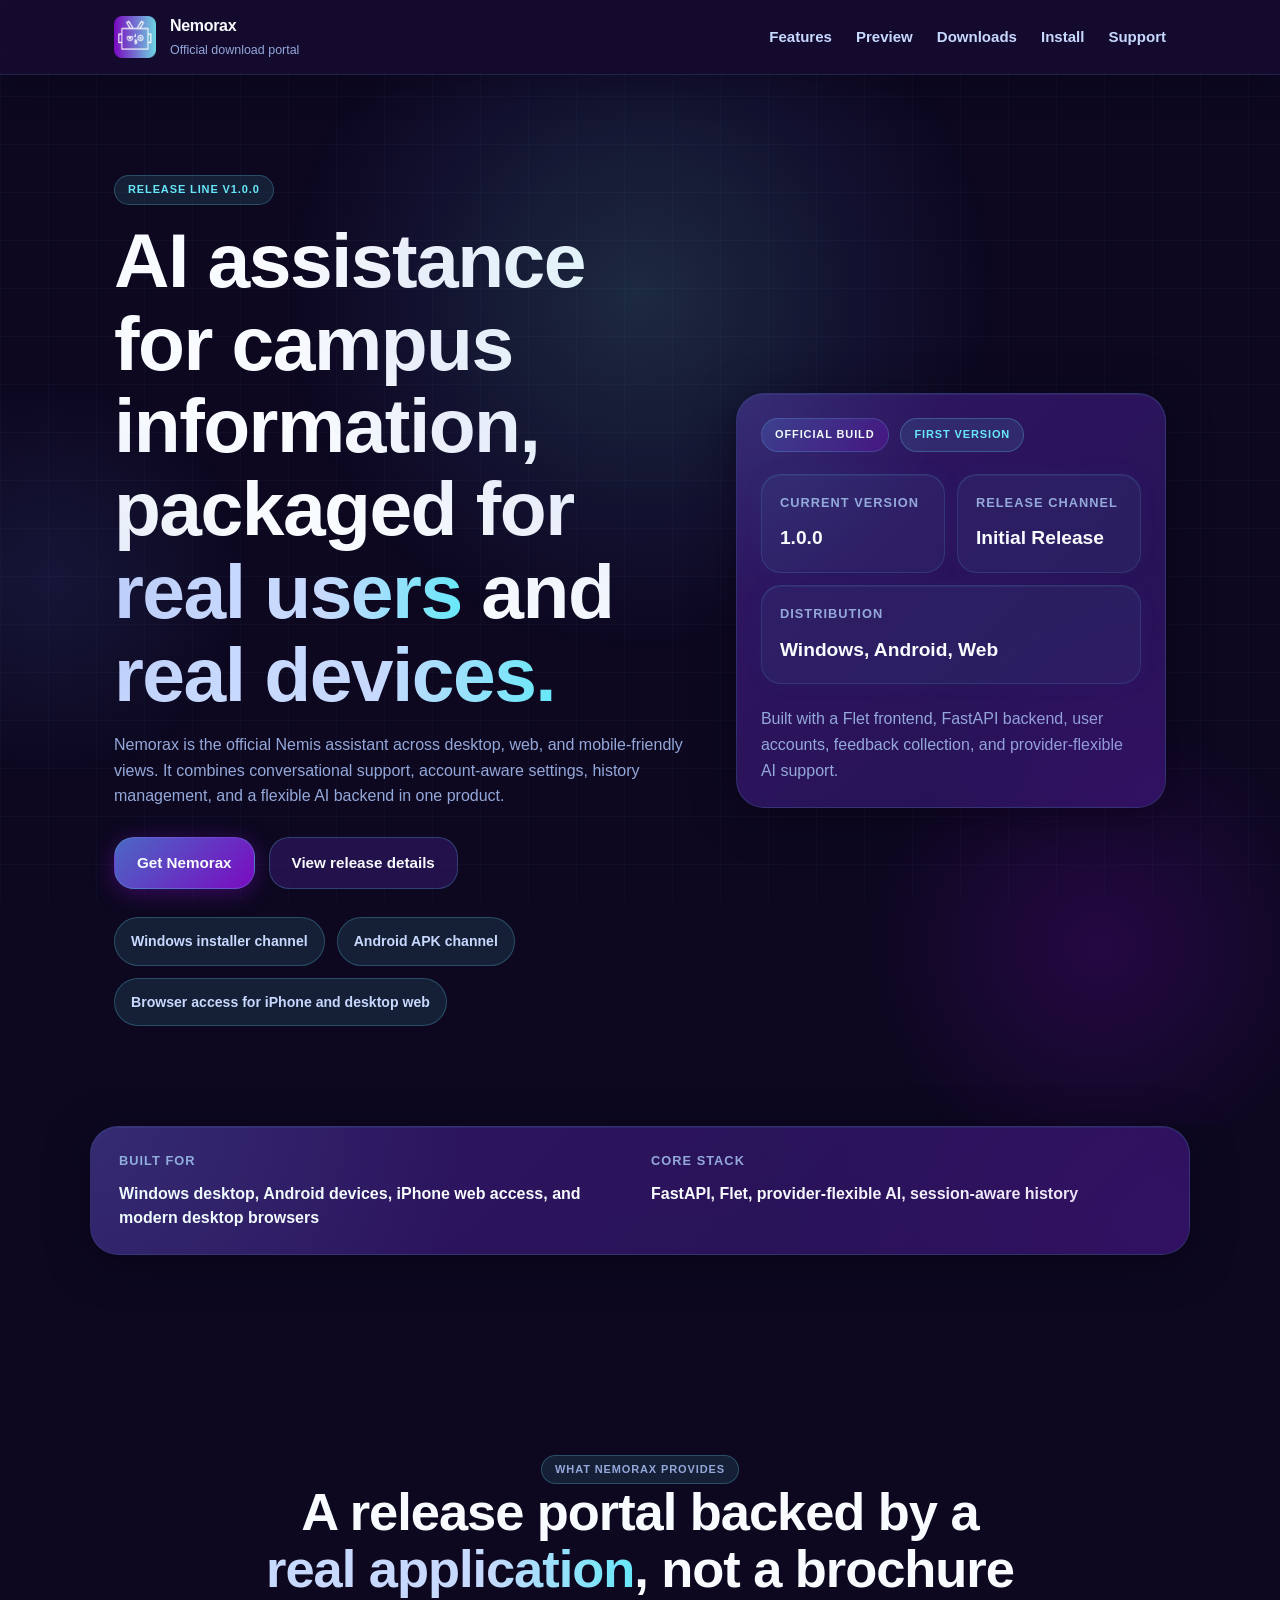
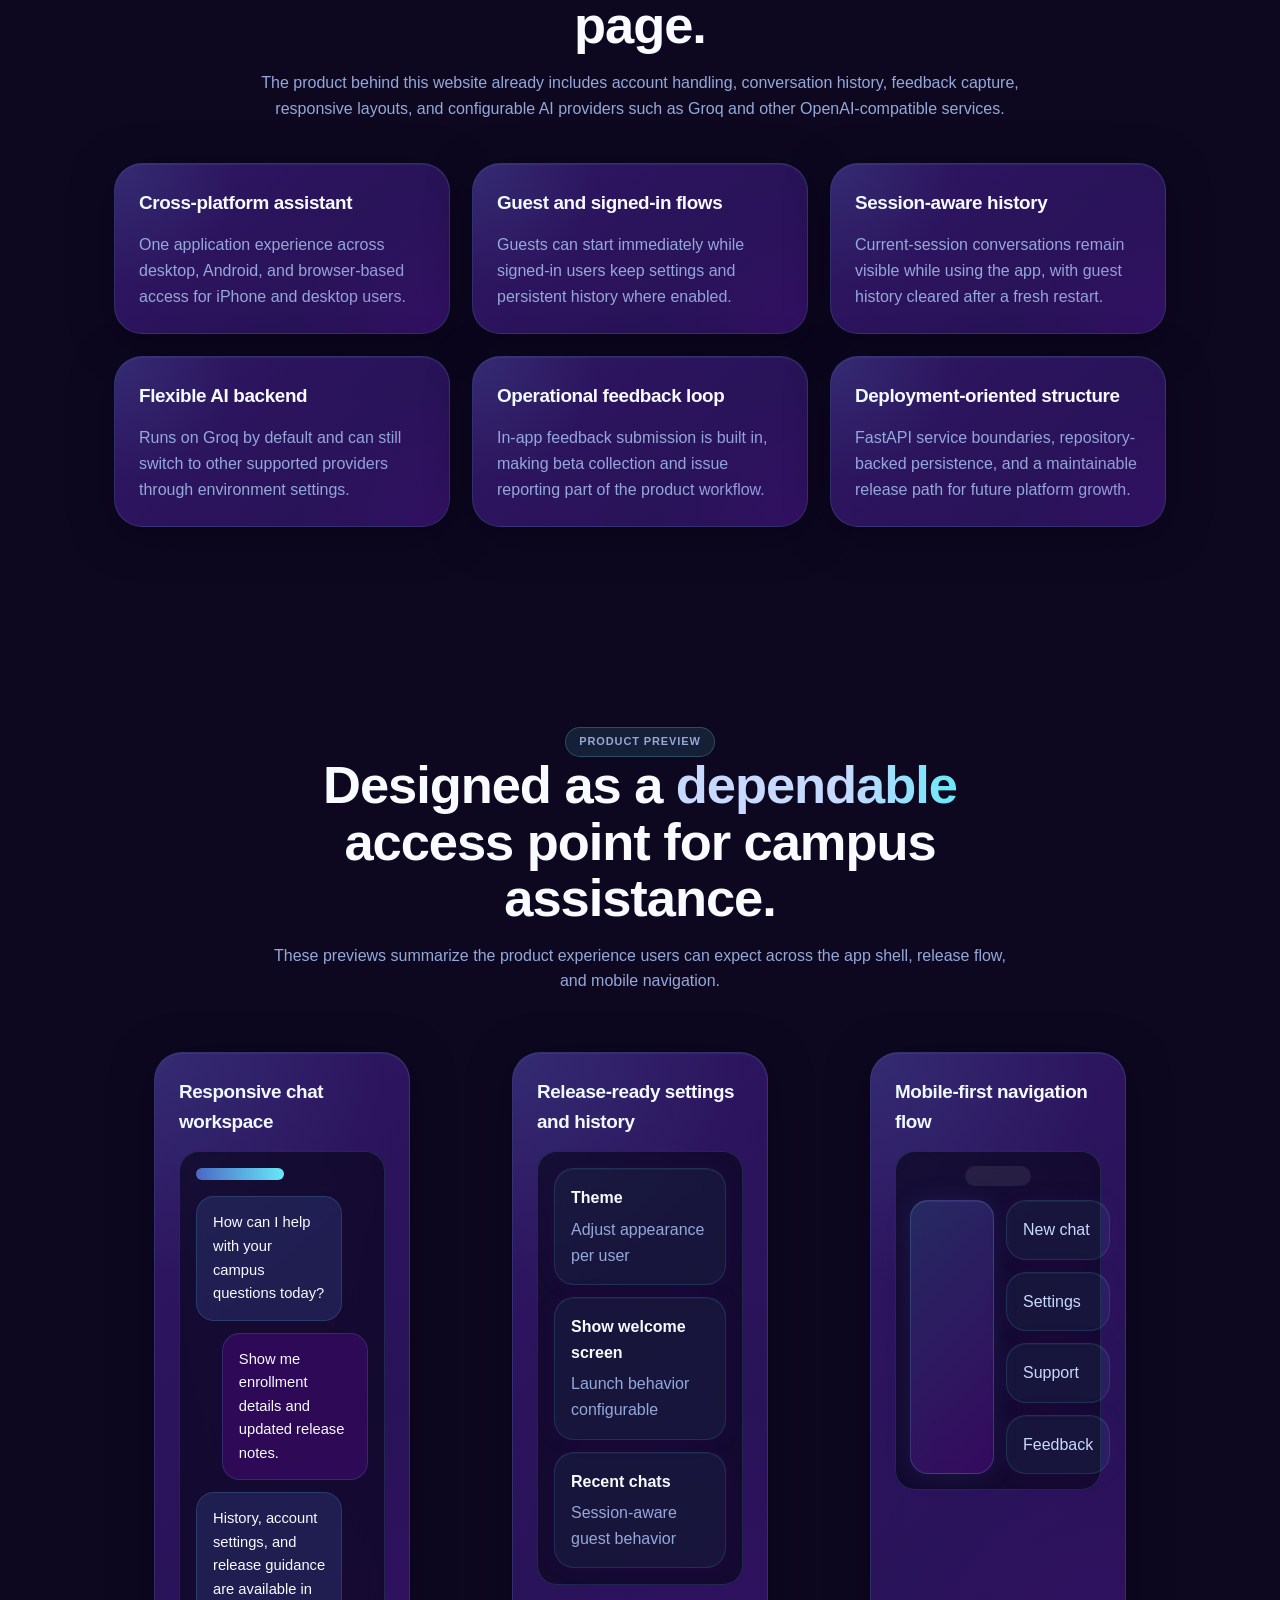
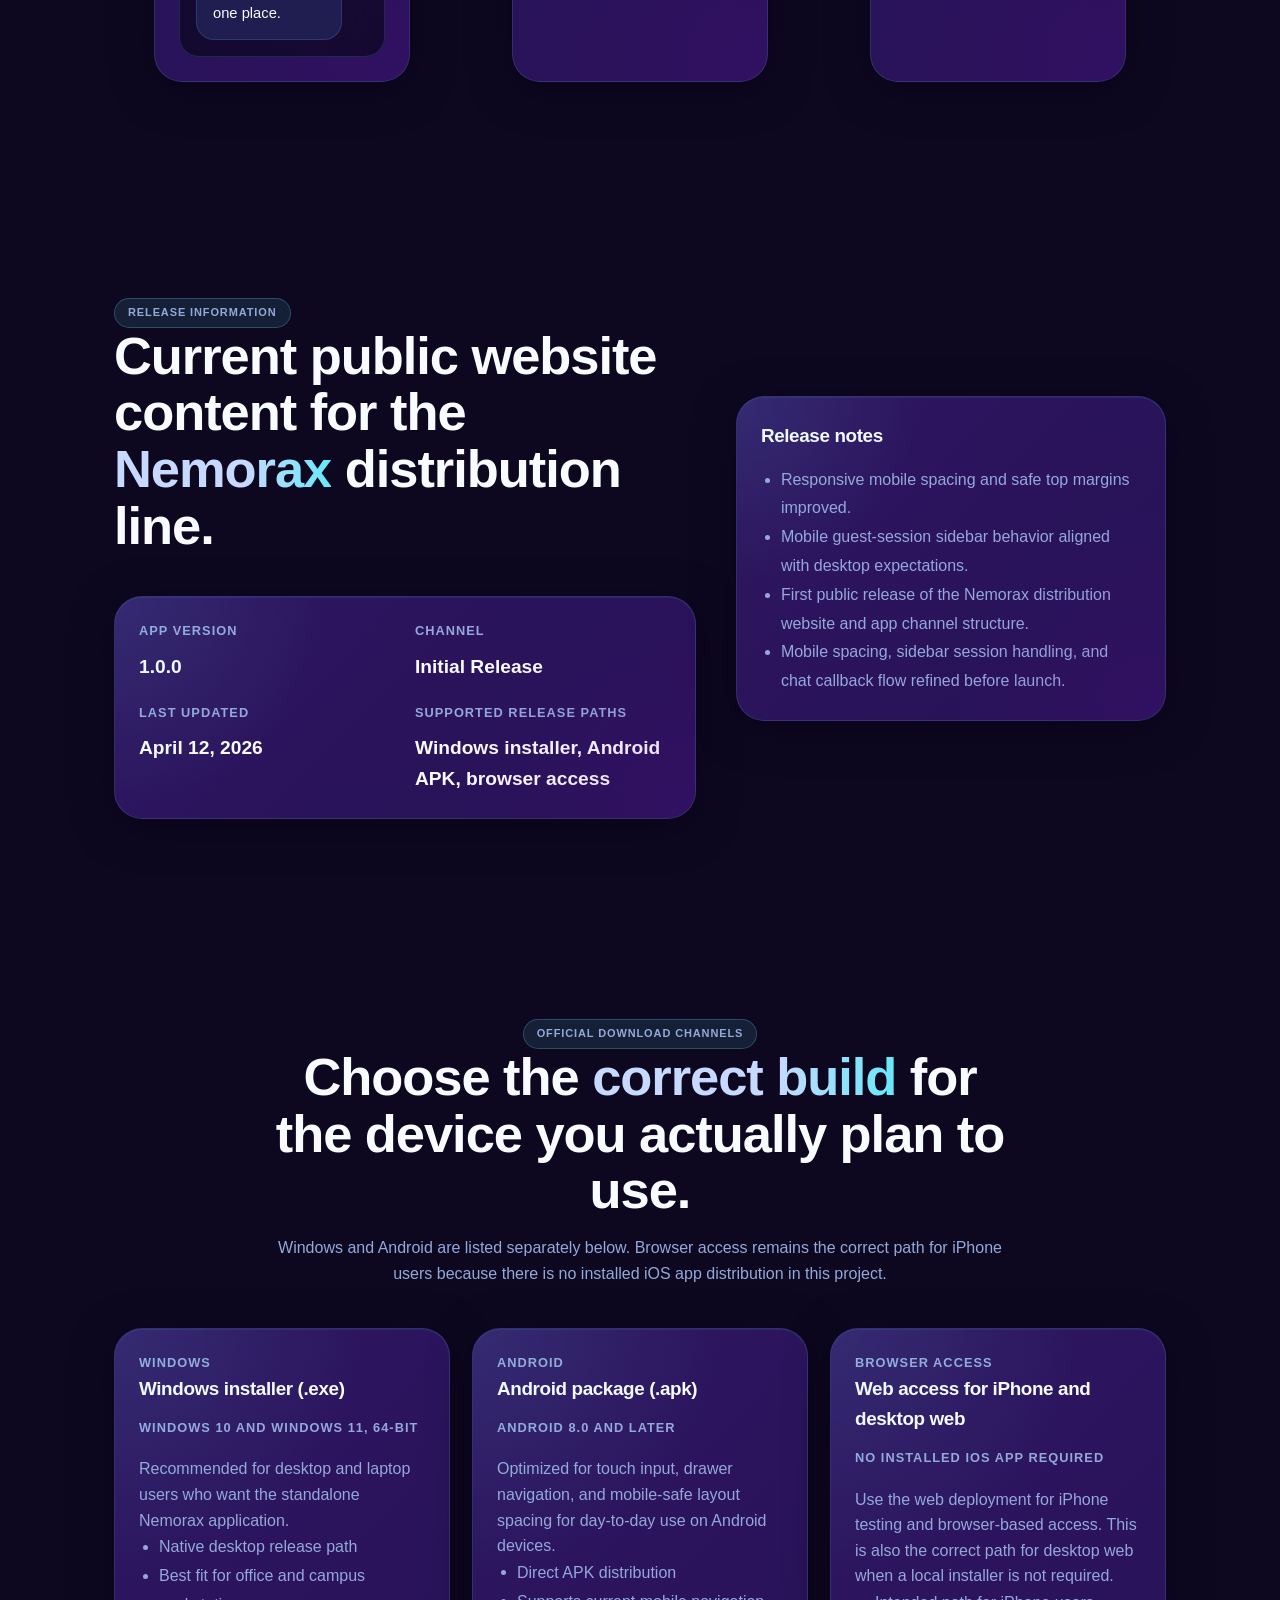
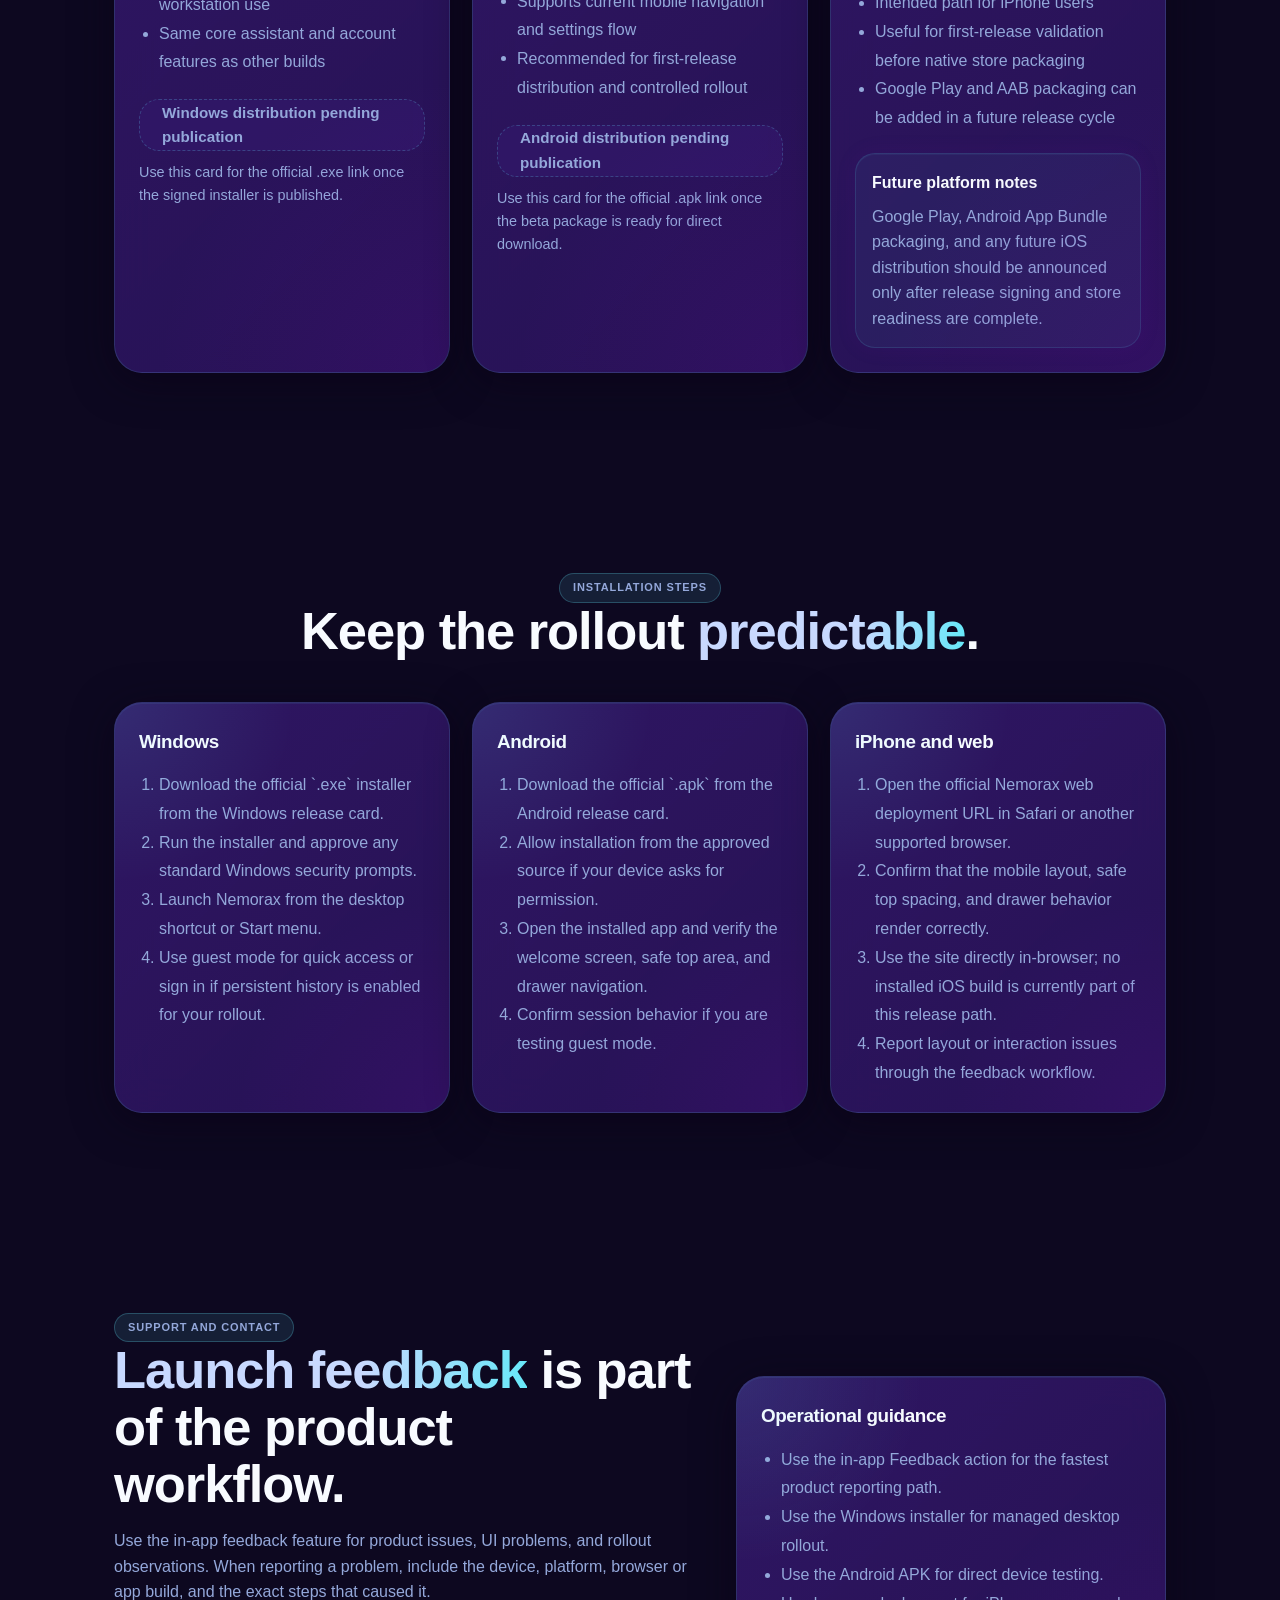
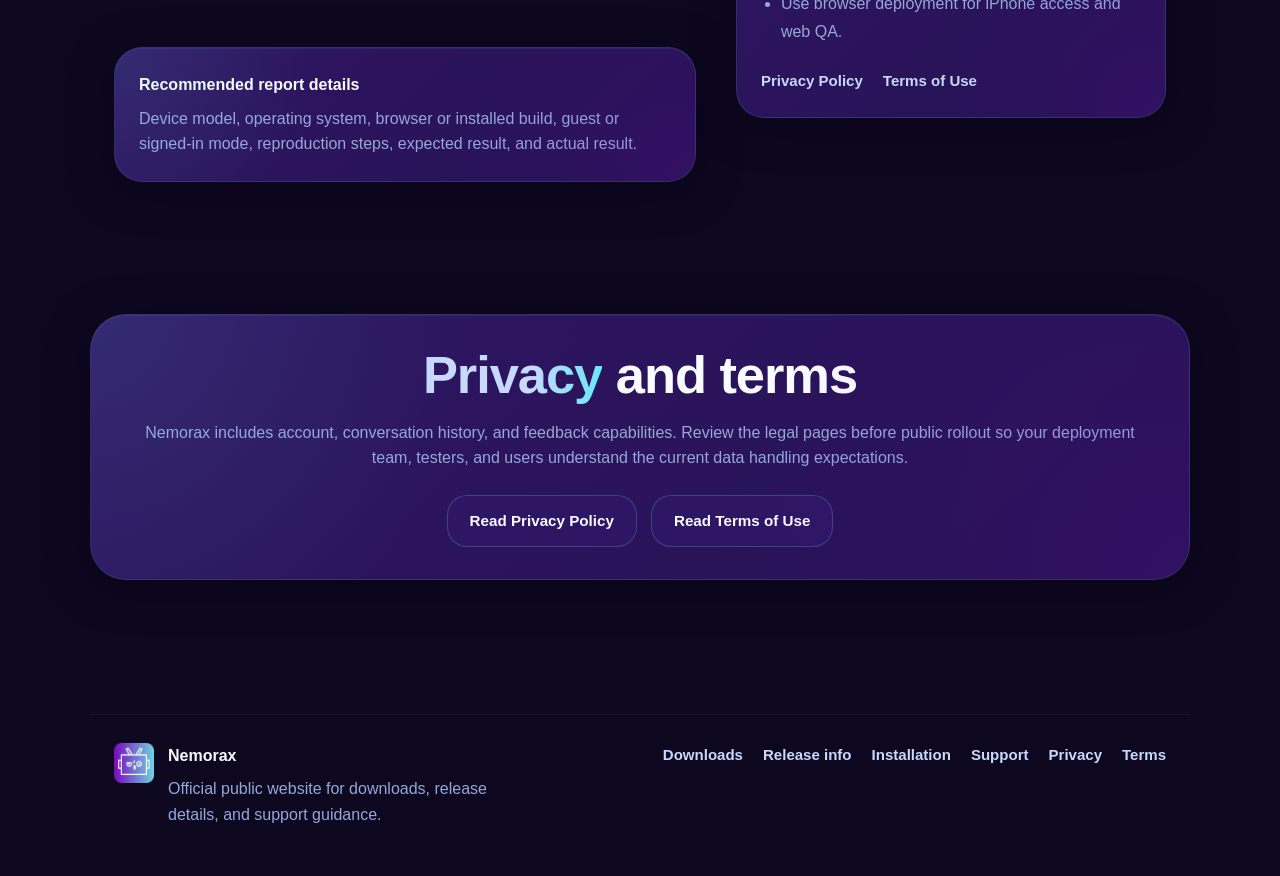
==== website/index.html @ 39f8a4e6 "Prepare Nemorax for deployment" ====
<!DOCTYPE html>
<html lang="en">
<head>
  <meta charset="UTF-8">
  <meta name="viewport" content="width=device-width, initial-scale=1.0, viewport-fit=cover">
  <meta name="theme-color" content="#08111f">
  <meta name="description" content="Official Nemorax download website. Learn what Nemorax does, review release information, and access the current Windows and Android distribution channels.">
  <meta name="robots" content="index,follow">
  <meta property="og:title" content="Nemorax | Official Downloads">
  <meta property="og:description" content="Official public website for Nemorax releases, installation guidance, platform availability, and support information.">
  <meta property="og:type" content="website">
  <meta property="og:image" content="assets/Nemorax.png">
  <title>Nemorax | Official Downloads</title>
  <link rel="stylesheet" href="assets/css/main.css">
</head>
<body>
  <div class="site-shell">
    <header class="topbar">
      <div class="container topbar__inner">
        <a class="brand" href="#home" aria-label="Nemorax home">
          <img class="brand__mark" src="assets/Nemorax.png" alt="Nemorax logo">
          <span class="brand__text">
            <strong>Nemorax</strong>
            <small>Official download portal</small>
          </span>
        </a>
        <button class="menu-toggle" type="button" aria-expanded="false" aria-controls="site-nav">
          <span></span>
          <span></span>
        </button>
        <nav class="site-nav" id="site-nav" aria-label="Primary">
          <a href="#features">Features</a>
          <a href="#preview">Preview</a>
          <a href="#downloads">Downloads</a>
          <a href="#install">Install</a>
          <a href="#support">Support</a>
        </nav>
      </div>
    </header>

    <main id="home">
      <section class="hero section">
        <div class="hero__backdrop hero__backdrop--north"></div>
        <div class="hero__backdrop hero__backdrop--east"></div>
        <div class="container hero__grid">
          <div class="hero__copy reveal">
            <p class="eyebrow">Release line v1.0.0</p>
            <h1>AI assistance for campus information, packaged for <span class="shimmer-text">real users</span> and <span class="shimmer-text">real devices.</span></h1>
            <p class="hero__lede">
              Nemorax is the official Nemis assistant across desktop, web, and mobile-friendly views.
              It combines conversational support, account-aware settings, history management, and a flexible AI backend in one product.
            </p>
            <div class="hero__actions">
              <a class="button button--primary" href="#downloads">Get Nemorax</a>
              <a class="button button--secondary" href="#release">View release details</a>
            </div>
            <ul class="hero__meta" aria-label="Release highlights">
              <li>Windows installer channel</li>
              <li>Android APK channel</li>
              <li>Browser access for iPhone and desktop web</li>
            </ul>
          </div>
          <div class="hero__panel reveal" data-delay="120">
            <div class="hero-card">
              <div class="hero-card__top">
                <span class="status-pill status-pill--ok">Official build</span>
                <span class="status-pill">First version</span>
              </div>
              <div class="hero-card__body">
                <div class="hero-card__stat">
                  <span>Current version</span>
                  <strong data-release-version>1.0.0</strong>
                </div>
                <div class="hero-card__stat">
                  <span>Release channel</span>
                  <strong data-release-channel>Initial Release</strong>
                </div>
                <div class="hero-card__stat">
                  <span>Distribution</span>
                  <strong>Windows, Android, Web</strong>
                </div>
              </div>
              <div class="hero-card__footer">
                <p>Built with a Flet frontend, FastAPI backend, user accounts, feedback collection, and provider-flexible AI support.</p>
              </div>
            </div>
          </div>
        </div>
      </section>

      <section class="section trust-strip">
        <div class="container trust-strip__inner reveal">
          <div>
            <span class="trust-strip__label">Built for</span>
            <strong>Windows desktop, Android devices, iPhone web access, and modern desktop browsers</strong>
          </div>
          <div>
            <span class="trust-strip__label">Core stack</span>
            <strong>FastAPI, Flet, provider-flexible AI, session-aware history</strong>
          </div>
        </div>
      </section>

      <section class="section" id="features">
        <div class="container">
          <div class="section-head reveal">
            <p class="eyebrow">What Nemorax provides</p>
            <h2>A release portal backed by a <span class="shimmer-text">real application</span>, not a brochure page.</h2>
            <p>
              The product behind this website already includes account handling, conversation history, feedback capture,
              responsive layouts, and configurable AI providers such as Groq and other OpenAI-compatible services.
            </p>
          </div>
          <div class="feature-grid">
            <article class="feature-card reveal">
              <h3>Cross-platform assistant</h3>
              <p>One application experience across desktop, Android, and browser-based access for iPhone and desktop users.</p>
            </article>
            <article class="feature-card reveal" data-delay="80">
              <h3>Guest and signed-in flows</h3>
              <p>Guests can start immediately while signed-in users keep settings and persistent history where enabled.</p>
            </article>
            <article class="feature-card reveal" data-delay="120">
              <h3>Session-aware history</h3>
              <p>Current-session conversations remain visible while using the app, with guest history cleared after a fresh restart.</p>
            </article>
            <article class="feature-card reveal">
              <h3>Flexible AI backend</h3>
              <p>Runs on Groq by default and can still switch to other supported providers through environment settings.</p>
            </article>
            <article class="feature-card reveal" data-delay="80">
              <h3>Operational feedback loop</h3>
              <p>In-app feedback submission is built in, making beta collection and issue reporting part of the product workflow.</p>
            </article>
            <article class="feature-card reveal" data-delay="120">
              <h3>Deployment-oriented structure</h3>
              <p>FastAPI service boundaries, repository-backed persistence, and a maintainable release path for future platform growth.</p>
            </article>
          </div>
        </div>
      </section>

      <section class="section preview" id="preview">
        <div class="container">
          <div class="section-head reveal">
            <p class="eyebrow">Product preview</p>
            <h2>Designed as a <span class="shimmer-text">dependable</span> access point for campus assistance.</h2>
            <p>These previews summarize the product experience users can expect across the app shell, release flow, and mobile navigation.</p>
          </div>
          <div class="preview-grid">
            <figure class="preview-card reveal">
              <figcaption>Responsive chat workspace</figcaption>
              <div class="ui-frame">
                <div class="ui-frame__bar"></div>
                <div class="ui-frame__content">
                  <div class="ui-bubble ui-bubble--assistant">How can I help with your campus questions today?</div>
                  <div class="ui-bubble ui-bubble--user">Show me enrollment details and updated release notes.</div>
                  <div class="ui-bubble ui-bubble--assistant">History, account settings, and release guidance are available in one place.</div>
                </div>
              </div>
            </figure>
            <figure class="preview-card reveal" data-delay="80">
              <figcaption>Release-ready settings and history</figcaption>
              <div class="ui-frame ui-frame--panel">
                <div class="ui-list">
                  <div class="ui-list__item">
                    <strong>Theme</strong>
                    <span>Adjust appearance per user</span>
                  </div>
                  <div class="ui-list__item">
                    <strong>Show welcome screen</strong>
                    <span>Launch behavior configurable</span>
                  </div>
                  <div class="ui-list__item">
                    <strong>Recent chats</strong>
                    <span>Session-aware guest behavior</span>
                  </div>
                </div>
              </div>
            </figure>
            <figure class="preview-card reveal" data-delay="120">
              <figcaption>Mobile-first navigation flow</figcaption>
              <div class="phone-frame">
                <div class="phone-frame__notch"></div>
                <div class="phone-frame__screen">
                  <div class="phone-frame__drawer"></div>
                  <div class="phone-frame__tiles">
                    <span>New chat</span>
                    <span>Settings</span>
                    <span>Support</span>
                    <span>Feedback</span>
                  </div>
                </div>
              </div>
            </figure>
          </div>
        </div>
      </section>

      <section class="section release" id="release">
        <div class="container release__grid">
          <div class="release__main reveal">
            <div class="section-head section-head--left">
              <p class="eyebrow">Release information</p>
              <h2>Current public website content for the <span class="shimmer-text">Nemorax</span> distribution line.</h2>
            </div>
            <div class="release-card">
              <dl class="release-stats">
                <div>
                  <dt>App version</dt>
                  <dd data-release-version>1.0.0</dd>
                </div>
                <div>
                  <dt>Channel</dt>
                  <dd data-release-channel>Initial Release</dd>
                </div>
                <div>
                  <dt>Last updated</dt>
                  <dd data-release-updated>April 12, 2026</dd>
                </div>
                <div>
                  <dt>Supported release paths</dt>
                  <dd>Windows installer, Android APK, browser access</dd>
                </div>
              </dl>
            </div>
          </div>
          <aside class="release__aside reveal" data-delay="100">
            <div class="release-note">
              <h3>Release notes</h3>
              <ul>
                <li>Responsive mobile spacing and safe top margins improved.</li>
                <li>Mobile guest-session sidebar behavior aligned with desktop expectations.</li>
                <li>First public release of the Nemorax distribution website and app channel structure.</li>
                <li>Mobile spacing, sidebar session handling, and chat callback flow refined before launch.</li>
              </ul>
            </div>
          </aside>
        </div>
      </section>

      <section class="section downloads" id="downloads">
        <div class="container">
          <div class="section-head reveal">
            <p class="eyebrow">Official download channels</p>
            <h2>Choose the <span class="shimmer-text">correct build</span> for the device you actually plan to use.</h2>
            <p>Windows and Android are listed separately below. Browser access remains the correct path for iPhone users because there is no installed iOS app distribution in this project.</p>
          </div>
          <div class="download-grid">
            <article class="download-card reveal" data-platform="windows">
              <header>
                <p class="download-card__platform">Windows</p>
                <h3>Windows installer (.exe)</h3>
                <span class="download-card__meta">Windows 10 and Windows 11, 64-bit</span>
              </header>
              <p>Recommended for desktop and laptop users who want the standalone Nemorax application.</p>
              <ul class="download-card__list">
                <li>Native desktop release path</li>
                <li>Best fit for office and campus workstation use</li>
                <li>Same core assistant and account features as other builds</li>
              </ul>
              <div class="download-card__actions" data-download-windows></div>
            </article>

            <article class="download-card reveal" data-delay="80" data-platform="android">
              <header>
                <p class="download-card__platform">Android</p>
                <h3>Android package (.apk)</h3>
                <span class="download-card__meta">Android 8.0 and later</span>
              </header>
              <p>Optimized for touch input, drawer navigation, and mobile-safe layout spacing for day-to-day use on Android devices.</p>
              <ul class="download-card__list">
                <li>Direct APK distribution</li>
                <li>Supports current mobile navigation and settings flow</li>
                <li>Recommended for first-release distribution and controlled rollout</li>
              </ul>
              <div class="download-card__actions" data-download-android></div>
            </article>

            <article class="download-card reveal" data-delay="120">
              <header>
                <p class="download-card__platform">Browser access</p>
                <h3>Web access for iPhone and desktop web</h3>
                <span class="download-card__meta">No installed iOS app required</span>
              </header>
              <p>Use the web deployment for iPhone testing and browser-based access. This is also the correct path for desktop web when a local installer is not required.</p>
              <ul class="download-card__list">
                <li>Intended path for iPhone users</li>
                <li>Useful for first-release validation before native store packaging</li>
                <li>Google Play and AAB packaging can be added in a future release cycle</li>
              </ul>
              <div class="download-card__note">
                <strong>Future platform notes</strong>
                <p>Google Play, Android App Bundle packaging, and any future iOS distribution should be announced only after release signing and store readiness are complete.</p>
              </div>
            </article>
          </div>
        </div>
      </section>

      <section class="section install" id="install">
        <div class="container">
          <div class="section-head reveal">
            <p class="eyebrow">Installation steps</p>
            <h2>Keep the rollout <span class="shimmer-text">predictable</span>.</h2>
          </div>
          <div class="install-grid">
            <article class="install-card reveal">
              <h3>Windows</h3>
              <ol>
                <li>Download the official `.exe` installer from the Windows release card.</li>
                <li>Run the installer and approve any standard Windows security prompts.</li>
                <li>Launch Nemorax from the desktop shortcut or Start menu.</li>
                <li>Use guest mode for quick access or sign in if persistent history is enabled for your rollout.</li>
              </ol>
            </article>
            <article class="install-card reveal" data-delay="80">
              <h3>Android</h3>
              <ol>
                <li>Download the official `.apk` from the Android release card.</li>
                <li>Allow installation from the approved source if your device asks for permission.</li>
                <li>Open the installed app and verify the welcome screen, safe top area, and drawer navigation.</li>
                <li>Confirm session behavior if you are testing guest mode.</li>
              </ol>
            </article>
            <article class="install-card reveal" data-delay="120">
              <h3>iPhone and web</h3>
              <ol>
                <li>Open the official Nemorax web deployment URL in Safari or another supported browser.</li>
                <li>Confirm that the mobile layout, safe top spacing, and drawer behavior render correctly.</li>
                <li>Use the site directly in-browser; no installed iOS build is currently part of this release path.</li>
                <li>Report layout or interaction issues through the feedback workflow.</li>
              </ol>
            </article>
          </div>
        </div>
      </section>

      <section class="section support" id="support">
        <div class="container support__grid">
          <div class="support__copy reveal">
            <div class="section-head section-head--left">
              <p class="eyebrow">Support and contact</p>
              <h2><span class="shimmer-text">Launch feedback</span> is part of the product workflow.</h2>
              <p>Use the in-app feedback feature for product issues, UI problems, and rollout observations. When reporting a problem, include the device, platform, browser or app build, and the exact steps that caused it.</p>
            </div>
            <div class="support-callout">
              <strong>Recommended report details</strong>
              <p>Device model, operating system, browser or installed build, guest or signed-in mode, reproduction steps, expected result, and actual result.</p>
            </div>
          </div>
          <div class="support__panel reveal" data-delay="80">
            <div class="support-card">
              <h3>Operational guidance</h3>
              <ul>
                <li>Use the in-app Feedback action for the fastest product reporting path.</li>
                <li>Use the Windows installer for managed desktop rollout.</li>
                <li>Use the Android APK for direct device testing.</li>
                <li>Use browser deployment for iPhone access and web QA.</li>
              </ul>
              <div class="support-card__links">
                <a href="privacy.html">Privacy Policy</a>
                <a href="terms.html">Terms of Use</a>
              </div>
            </div>
          </div>
        </div>
      </section>

      <section class="section policy-brief">
        <div class="container policy-brief__inner reveal">
          <h2><span class="shimmer-text">Privacy</span> and terms</h2>
          <p>Nemorax includes account, conversation history, and feedback capabilities. Review the legal pages before public rollout so your deployment team, testers, and users understand the current data handling expectations.</p>
          <div class="policy-brief__actions">
            <a class="button button--secondary" href="privacy.html">Read Privacy Policy</a>
            <a class="button button--secondary" href="terms.html">Read Terms of Use</a>
          </div>
        </div>
      </section>
    </main>

    <footer class="site-footer">
      <div class="container site-footer__inner">
        <div class="site-footer__brand">
          <img src="assets/Nemorax.png" alt="Nemorax logo">
          <div>
            <strong>Nemorax</strong>
            <p>Official public website for downloads, release details, and support guidance.</p>
          </div>
        </div>
        <nav class="site-footer__links" aria-label="Footer">
          <a href="#downloads">Downloads</a>
          <a href="#release">Release info</a>
          <a href="#install">Installation</a>
          <a href="#support">Support</a>
          <a href="privacy.html">Privacy</a>
          <a href="terms.html">Terms</a>
        </nav>
      </div>
    </footer>
  </div>
  <script src="assets/js/site-config.js"></script>
  <script src="assets/js/main.js"></script>
</body>
</html>
---- website/assets/css/main.css ----
:root {
  --cyan: #67E8F9;
  --blue: #4B68C5;
  --purple: #7A0BC0;
  --text-primary: #F8FBFF;
  --text-sec: #C8D9FF;
  --text-muted: #94A8DA;
  --border: rgba(103, 232, 249, 0.14);
  --border-h: rgba(103, 232, 249, 0.32);
  --glass-grad: linear-gradient(135deg, rgba(52, 25, 109, 0.88) 0%, rgba(39, 18, 85, 0.96) 100%);
  --card-shadow: 0 8px 40px rgba(9, 2, 20, 0.55), inset 0 1px 0 rgba(103, 232, 249, 0.07);
  --tr: 0.26s cubic-bezier(0.34, 1.2, 0.64, 1);
  --r-sm: 12px;
  --r-md: 20px;
  --r-lg: 28px;
  --r-xl: 36px;
  --page-bg: #0D0820;
  --max-lg: 1100px;
  --max-md: 960px;
  --max-sm: 800px;
}

*,
*::before,
*::after {
  -webkit-box-sizing: border-box;
  box-sizing: border-box;
}

html {
  scroll-behavior: smooth;
  -webkit-text-size-adjust: 100%;
  text-size-adjust: 100%;
}

body {
  margin: 0;
  min-width: 320px;
  color: var(--text-primary);
  background: var(--page-bg);
  font-family: -apple-system, BlinkMacSystemFont, "SF Pro Display", "SF Pro Text",
    "Segoe UI Variable", "Segoe UI", "Helvetica Neue", Arial, "Noto Sans", sans-serif;
  font-weight: 400;
  line-height: 1.6;
  -webkit-font-smoothing: antialiased;
  -moz-osx-font-smoothing: grayscale;
  overflow-x: hidden;
}

body::before {
  content: "";
  background-image:
    linear-gradient(rgba(103, 232, 249, 0.03) 1px, transparent 1px),
    linear-gradient(90deg, rgba(103, 232, 249, 0.03) 1px, transparent 1px);
  background-size: 48px 48px;
  position: fixed;
  inset: 0;
  pointer-events: none;
  z-index: 0;
}

a {
  color: inherit;
  text-decoration: none;
  -webkit-tap-highlight-color: transparent;
}

img {
  display: block;
  max-width: 100%;
}

button {
  font: inherit;
  -webkit-tap-highlight-color: transparent;
}

.site-shell,
.legal {
  position: relative;
  z-index: 1;
}

.container {
  width: 100%;
  max-width: var(--max-lg);
  margin: 0 auto;
  padding: 0 24px;
}

.section {
  position: relative;
  padding: 100px 0;
}

.eyebrow {
  display: inline-block;
  margin: 0 0 14px;
  padding: 5px 13px;
  border-radius: 99px;
  background: rgba(103, 232, 249, 0.10);
  border: 1px solid rgba(103, 232, 249, 0.24);
  color: var(--cyan);
  font-size: 11px;
  font-weight: 700;
  letter-spacing: 0.08em;
  text-transform: uppercase;
}

.section-head {
  max-width: 760px;
  margin: 0 auto 42px;
  text-align: center;
}

.section-head--left {
  margin-left: 0;
  text-align: left;
}

.section-head h2,
.policy-brief__inner h2,
.legal-card h1,
.hero__copy h1 {
  margin: 0 0 16px;
  font-weight: 800;
  letter-spacing: -0.02em;
  line-height: 1.08;
}

.section-head h2,
.policy-brief__inner h2 {
  font-size: clamp(2.1rem, 4.1vw, 3.45rem);
}

.section-head p,
.policy-brief__inner p,
.hero__lede,
.hero-card__footer p,
.download-card p,
.support-callout p,
.site-footer__brand p,
.feature-card p,
.release-note p,
.support-card p,
.legal-card p,
.legal-card li {
  margin: 0;
  color: var(--text-muted);
  line-height: 1.6;
}

.accent-line {
  height: 1px;
  background: linear-gradient(90deg, transparent, var(--cyan), transparent);
}

.topbar {
  position: -webkit-sticky;
  position: sticky;
  top: 0;
  left: 0;
  right: 0;
  z-index: 100;
  background: rgba(22, 12, 50, 0.96);
  border-bottom: 1px solid rgba(103, 232, 249, 0.12);
  box-shadow: 0 10px 34px rgba(7, 2, 19, 0.30);
}

@supports ((-webkit-backdrop-filter: blur(1px)) or (backdrop-filter: blur(1px))) {
  .topbar {
    background: rgba(22, 12, 50, 0.82);
    -webkit-backdrop-filter: blur(18px);
    backdrop-filter: blur(18px);
  }
}

.topbar__inner {
  display: -webkit-box;
  display: -webkit-flex;
  display: flex;
  -webkit-box-align: center;
  -webkit-align-items: center;
  align-items: center;
  -webkit-box-pack: justify;
  -webkit-justify-content: space-between;
  justify-content: space-between;
  gap: 20px;
  min-height: 74px;
}

.brand {
  display: -webkit-inline-box;
  display: -webkit-inline-flex;
  display: inline-flex;
  -webkit-box-align: center;
  -webkit-align-items: center;
  align-items: center;
  gap: 14px;
}

.brand__mark {
  width: 42px;
  height: 42px;
}

.brand__text {
  display: -webkit-box;
  display: -webkit-flex;
  display: flex;
  -webkit-box-orient: vertical;
  -webkit-box-direction: normal;
  -webkit-flex-direction: column;
  flex-direction: column;
  gap: 2px;
}

.brand__text strong {
  font-size: 1rem;
  font-weight: 800;
  letter-spacing: -0.02em;
}

.brand__text small {
  color: var(--text-muted);
  font-size: 0.78rem;
  font-weight: 500;
}

.site-nav,
.hero__actions,
.hero__meta,
.support-card__links,
.policy-brief__actions,
.site-footer__links {
  display: -webkit-box;
  display: -webkit-flex;
  display: flex;
  -webkit-flex-wrap: wrap;
  flex-wrap: wrap;
}

.site-nav {
  -webkit-box-align: center;
  -webkit-align-items: center;
  align-items: center;
  gap: 24px;
}

.site-nav a,
.site-footer__links a,
.support-card__links a {
  color: var(--text-sec);
  font-size: 0.94rem;
  font-weight: 600;
  -webkit-transition: color var(--tr);
  transition: color var(--tr);
}

.site-nav a:hover,
.site-footer__links a:hover,
.support-card__links a:hover {
  color: var(--cyan);
}

.menu-toggle {
  display: none;
  width: 44px;
  height: 44px;
  padding: 0;
  border: 0;
  background: transparent;
}

.menu-toggle span {
  display: block;
  width: 22px;
  height: 2px;
  margin: 5px auto;
  background: var(--text-primary);
  border-radius: 99px;
  -webkit-transition: -webkit-transform .2s ease, opacity .2s ease;
  transition: transform .2s ease, opacity .2s ease;
}

.glass-card,
.hero-card,
.feature-card,
.preview-card,
.release-card,
.release-note,
.download-card,
.install-card,
.support-card,
.support-callout,
.policy-brief__inner,
.trust-strip__inner,
.legal-card {
  background: var(--glass-grad);
  border: 1px solid var(--border);
  box-shadow: var(--card-shadow);
  position: relative;
  overflow: hidden;
}

@supports ((-webkit-backdrop-filter: blur(1px)) or (backdrop-filter: blur(1px))) {
  .glass-card,
  .hero-card,
  .feature-card,
  .preview-card,
  .release-card,
  .release-note,
  .download-card,
  .install-card,
  .support-card,
  .support-callout,
  .policy-brief__inner,
  .trust-strip__inner,
  .legal-card {
    -webkit-backdrop-filter: blur(20px);
    backdrop-filter: blur(20px);
  }
}

@supports not ((-webkit-backdrop-filter: blur(1px)) or (backdrop-filter: blur(1px))) {
  .glass-card,
  .hero-card,
  .feature-card,
  .preview-card,
  .release-card,
  .release-note,
  .download-card,
  .install-card,
  .support-card,
  .support-callout,
  .policy-brief__inner,
  .trust-strip__inner,
  .legal-card {
    background: rgba(39, 18, 85, 0.97);
  }
}

.glass-card::before,
.hero-card::before,
.feature-card::before,
.preview-card::before,
.release-card::before,
.release-note::before,
.download-card::before,
.install-card::before,
.support-card::before,
.support-callout::before,
.policy-brief__inner::before,
.trust-strip__inner::before,
.legal-card::before {
  content: "";
  position: absolute;
  inset: 0;
  pointer-events: none;
  background:
    radial-gradient(circle at top left, rgba(103, 232, 249, 0.10), transparent 34%),
    radial-gradient(circle at bottom right, rgba(122, 11, 192, 0.14), transparent 40%);
}

.hero-card::after,
.feature-card::after,
.preview-card::after,
.download-card::after,
.install-card::after,
.support-card::after {
  content: "";
  position: absolute;
  inset: -1px;
  pointer-events: none;
  border-radius: inherit;
  box-shadow:
    0 0 0 1px rgba(103, 232, 249, 0.05),
    0 0 28px rgba(103, 232, 249, 0.08),
    0 0 46px rgba(122, 11, 192, 0.12);
  opacity: 0.85;
}

.button,
.download-button,
.download-button--disabled {
  display: -webkit-inline-box;
  display: -webkit-inline-flex;
  display: inline-flex;
  -webkit-box-align: center;
  -webkit-align-items: center;
  align-items: center;
  -webkit-box-pack: center;
  -webkit-justify-content: center;
  justify-content: center;
  gap: 10px;
  min-height: 52px;
  padding: 0 22px;
  border-radius: var(--r-md);
  font-size: 0.95rem;
  font-weight: 700;
  -webkit-transition: var(--tr);
  transition: var(--tr);
}

.button--primary,
.download-button {
  background: linear-gradient(135deg, var(--blue), var(--purple));
  border: 1px solid rgba(103, 232, 249, 0.20);
  box-shadow: 0 4px 22px rgba(122, 11, 192, 0.42);
  color: var(--text-primary);
}

.button--secondary {
  background: rgba(52, 25, 109, 0.58);
  border: 1px solid rgba(103, 232, 249, 0.22);
  color: var(--text-primary);
}

.download-button--disabled {
  background: rgba(52, 25, 109, 0.58);
  border: 1px dashed rgba(103, 232, 249, 0.22);
  color: var(--text-muted);
  cursor: default;
}

.button:hover,
.download-button:hover,
.button--secondary:hover {
  -webkit-transform: translateY(-2px) scale(1.022);
  transform: translateY(-2px) scale(1.022);
  box-shadow: 0 12px 30px rgba(122, 11, 192, 0.48);
}

.button:active,
.download-button:active,
.button--secondary:active {
  -webkit-transform: scale(0.98);
  transform: scale(0.98);
}

.hero {
  min-height: 100svh;
  padding-top: 100px;
  display: -webkit-box;
  display: -webkit-flex;
  display: flex;
  -webkit-box-orient: vertical;
  -webkit-box-direction: normal;
  -webkit-flex-direction: column;
  flex-direction: column;
  -webkit-box-pack: center;
  -webkit-justify-content: center;
  justify-content: center;
  overflow: hidden;
}

.hero__grid,
.release__grid,
.support__grid {
  display: grid;
  grid-template-columns: 1.15fr 0.85fr;
  gap: 40px;
  -webkit-box-align: center;
  -webkit-align-items: center;
  align-items: center;
}

.hero__copy h1 {
  font-size: clamp(2.8rem, 6vw, 5.7rem);
}

.hero__lede {
  max-width: 720px;
}

.hero__actions {
  gap: 14px;
  margin-top: 28px;
}

.hero__meta {
  gap: 12px;
  margin: 28px 0 0;
  padding: 0;
  list-style: none;
}

.hero__meta li {
  padding: 12px 16px;
  border-radius: 99px;
  background: rgba(103, 232, 249, 0.10);
  border: 1px solid rgba(103, 232, 249, 0.24);
  color: var(--text-sec);
  font-size: 0.88rem;
  font-weight: 600;
}

.hero__backdrop {
  position: absolute;
  border-radius: 50%;
  pointer-events: none;
}

.hero__backdrop--north {
  top: -140px;
  left: 50%;
  width: 720px;
  height: 720px;
  -webkit-transform: translateX(-50%);
  transform: translateX(-50%);
  background: radial-gradient(ellipse at center, rgba(110, 214, 226, 0.17) 0%, rgba(75, 104, 197, 0.09) 45%, transparent 70%);
  -webkit-animation: glow-orb 4s ease-in-out infinite;
  animation: glow-orb 4s ease-in-out infinite;
}

.hero__backdrop--east {
  right: -80px;
  bottom: -80px;
  width: 520px;
  height: 520px;
  background: radial-gradient(ellipse at center, rgba(122, 11, 192, 0.22) 0%, transparent 65%);
}

.hero::after {
  content: "";
  position: absolute;
  left: -160px;
  top: 28%;
  width: 420px;
  height: 420px;
  border-radius: 50%;
  pointer-events: none;
  background: radial-gradient(ellipse at center, rgba(75, 104, 197, 0.15) 0%, transparent 68%);
}

.hero-card,
.feature-card,
.preview-card,
.release-card,
.release-note,
.download-card,
.install-card,
.support-card,
.support-callout {
  border-radius: var(--r-lg);
  padding: 24px;
}

.hero-card:hover,
.feature-card:hover,
.preview-card:hover,
.download-card:hover,
.install-card:hover,
.support-card:hover {
  border-color: rgba(103, 232, 249, 0.24);
  box-shadow:
    0 14px 48px rgba(9, 2, 20, 0.58),
    inset 0 1px 0 rgba(103, 232, 249, 0.10),
    0 0 36px rgba(103, 232, 249, 0.08);
}

.hero-card__top,
.hero-card__body {
  display: -webkit-box;
  display: -webkit-flex;
  display: flex;
  -webkit-flex-wrap: wrap;
  flex-wrap: wrap;
  gap: 12px;
}

.hero-card__body {
  margin: 22px 0;
}

.hero-card__stat {
  -webkit-box-flex: 1;
  -webkit-flex: 1 1 160px;
  flex: 1 1 160px;
  padding: 18px;
  border-radius: var(--r-md);
  background: rgba(103, 232, 249, 0.05);
  border: 1px solid rgba(103, 232, 249, 0.12);
  box-shadow:
    inset 0 1px 0 rgba(103, 232, 249, 0.07),
    0 0 22px rgba(75, 104, 197, 0.06);
}

.hero-card__stat span,
.release-stats dt,
.download-card__meta,
.download-card__platform,
.trust-strip__label {
  display: block;
  margin-bottom: 10px;
  color: var(--text-muted);
  font-size: 0.8rem;
  font-weight: 700;
  letter-spacing: 0.08em;
  text-transform: uppercase;
}

.hero-card__stat strong,
.release-stats dd {
  display: block;
  margin: 0;
  color: var(--text-primary);
  font-size: 1.2rem;
  font-weight: 700;
}

.status-pill {
  display: -webkit-inline-box;
  display: -webkit-inline-flex;
  display: inline-flex;
  -webkit-box-align: center;
  -webkit-align-items: center;
  align-items: center;
  min-height: 34px;
  padding: 5px 13px;
  border-radius: 99px;
  background: rgba(103, 232, 249, 0.10);
  border: 1px solid rgba(103, 232, 249, 0.24);
  color: var(--cyan);
  font-size: 11px;
  font-weight: 700;
  letter-spacing: 0.08em;
  text-transform: uppercase;
}

.status-pill--ok {
  background: linear-gradient(135deg, rgba(75, 104, 197, 0.32), rgba(122, 11, 192, 0.32));
  border: 1px solid rgba(103, 232, 249, 0.18);
  color: var(--text-primary);
}

.trust-strip {
  padding-top: 0;
}

.trust-strip__inner,
.feature-grid,
.download-grid,
.install-grid,
.preview-grid {
  display: grid;
  gap: 22px;
}

.trust-strip__inner {
  grid-template-columns: repeat(2, minmax(0, 1fr));
  border-radius: var(--r-lg);
  padding: 24px 28px;
}

.trust-strip__inner strong {
  display: block;
  font-size: 1rem;
  line-height: 1.5;
}

.feature-grid,
.download-grid,
.install-grid,
.preview-grid {
  grid-template-columns: repeat(3, minmax(0, 1fr));
}

.feature-card h3,
.download-card h3,
.install-card h3,
.release-note h3,
.support-card h3,
.preview-card figcaption {
  margin: 0 0 14px;
  font-size: 1.18rem;
  font-weight: 700;
  letter-spacing: -0.02em;
}

.icon-wrap {
  display: -webkit-box;
  display: -webkit-flex;
  display: flex;
  -webkit-box-align: center;
  -webkit-align-items: center;
  align-items: center;
  -webkit-box-pack: center;
  -webkit-justify-content: center;
  justify-content: center;
  -webkit-flex-shrink: 0;
  flex-shrink: 0;
  background: linear-gradient(135deg, rgba(75, 104, 197, 0.32), rgba(122, 11, 192, 0.32));
  border: 1px solid rgba(103, 232, 249, 0.18);
}

.preview-card {
  overflow: hidden;
}

.ui-frame,
.phone-frame {
  min-height: 330px;
  border-radius: var(--r-md);
  border: 1px solid rgba(103, 232, 249, 0.14);
  background: rgba(12, 8, 32, 0.72);
}

@supports ((-webkit-backdrop-filter: blur(1px)) or (backdrop-filter: blur(1px))) {
  .ui-frame,
  .phone-frame {
    -webkit-backdrop-filter: blur(18px);
    backdrop-filter: blur(18px);
  }
}

.ui-frame {
  padding: 16px;
}

.ui-frame__bar {
  width: 88px;
  height: 12px;
  margin-bottom: 16px;
  border-radius: 99px;
  background: linear-gradient(90deg, var(--blue), var(--cyan));
}

.ui-frame__content,
.ui-list,
.phone-frame__tiles {
  display: grid;
  gap: 12px;
}

.ui-bubble {
  max-width: 85%;
  padding: 14px 16px;
  border-radius: 18px;
  font-size: 0.92rem;
  line-height: 1.6;
}

.ui-bubble--assistant {
  background: rgba(75, 104, 197, 0.22);
  border: 1px solid rgba(103, 232, 249, 0.14);
}

.ui-bubble--user {
  margin-left: auto;
  background: rgba(122, 11, 192, 0.26);
  border: 1px solid rgba(103, 232, 249, 0.14);
}

.ui-frame--panel {
  display: -webkit-box;
  display: -webkit-flex;
  display: flex;
  -webkit-box-align: center;
  -webkit-align-items: center;
  align-items: center;
}

.ui-list__item,
.download-card__note,
.phone-frame__tiles span {
  padding: 16px;
  border-radius: var(--r-md);
  background: rgba(103, 232, 249, 0.05);
  border: 1px solid rgba(103, 232, 249, 0.12);
  box-shadow:
    inset 0 1px 0 rgba(103, 232, 249, 0.05),
    0 0 22px rgba(122, 11, 192, 0.08);
}

.ui-list__item span {
  display: block;
  color: var(--text-muted);
  margin-top: 6px;
}

.phone-frame {
  padding: 14px;
}

.phone-frame__notch {
  width: 38%;
  height: 20px;
  margin: 0 auto 14px;
  border-radius: 99px;
  background: rgba(255, 255, 255, 0.08);
}

.phone-frame__screen {
  display: grid;
  grid-template-columns: 84px 1fr;
  gap: 12px;
  min-height: 250px;
}

.phone-frame__drawer {
  border-radius: 18px;
  background: linear-gradient(135deg, rgba(75, 104, 197, 0.32), rgba(122, 11, 192, 0.32));
  border: 1px solid rgba(103, 232, 249, 0.18);
  box-shadow:
    inset 0 1px 0 rgba(103, 232, 249, 0.08),
    0 0 26px rgba(75, 104, 197, 0.14);
}

.phone-frame__tiles span {
  display: -webkit-box;
  display: -webkit-flex;
  display: flex;
  -webkit-box-align: center;
  -webkit-align-items: center;
  align-items: center;
  min-height: 48px;
  color: var(--text-sec);
}

.release-stats {
  display: grid;
  grid-template-columns: repeat(2, minmax(0, 1fr));
  gap: 20px;
  margin: 0;
}

.release-note ul,
.download-card__list,
.support-card ul,
.install-card ol,
.legal-card ul {
  margin: 0;
  padding-left: 20px;
  color: var(--text-muted);
  line-height: 1.8;
}

.download-card header {
  margin-bottom: 18px;
}

.download-card__actions {
  display: grid;
  gap: 10px;
  margin-top: 22px;
}

.download-card__status {
  color: var(--text-muted);
  font-size: 0.9rem;
  line-height: 1.6;
}

.download-card__note {
  margin-top: 20px;
}

.download-card__note strong,
.support-callout strong,
.site-footer__brand strong {
  display: block;
  margin-bottom: 8px;
  color: var(--text-primary);
  font-weight: 700;
}

.support-callout {
  margin-top: 28px;
}

.support-card__links {
  gap: 14px 20px;
  margin-top: 22px;
}

.policy-brief {
  padding-top: 32px;
}

.policy-brief__inner {
  border-radius: var(--r-xl);
  padding: 32px;
  text-align: center;
}

.policy-brief__actions {
  -webkit-box-pack: center;
  -webkit-justify-content: center;
  justify-content: center;
  gap: 14px;
  margin-top: 24px;
}

.site-footer {
  padding: 34px 0 48px;
}

.site-footer__inner {
  display: -webkit-box;
  display: -webkit-flex;
  display: flex;
  -webkit-box-align: start;
  -webkit-align-items: flex-start;
  align-items: flex-start;
  -webkit-box-pack: justify;
  -webkit-justify-content: space-between;
  justify-content: space-between;
  gap: 26px;
  padding-top: 28px;
  border-top: 1px solid rgba(255, 255, 255, 0.05);
}

.site-footer__brand {
  display: -webkit-box;
  display: -webkit-flex;
  display: flex;
  -webkit-box-align: start;
  -webkit-align-items: flex-start;
  align-items: flex-start;
  gap: 14px;
  max-width: 420px;
}

.site-footer__brand img {
  width: 40px;
  height: 40px;
}

.site-footer__links {
  gap: 14px 20px;
}

.legal {
  min-height: 100vh;
}

.legal main {
  padding: 72px 0 96px;
}

.legal-card {
  max-width: 860px;
  margin: 0 auto;
  padding: 38px;
  border-radius: var(--r-xl);
}

.legal-card h1 {
  font-size: clamp(2.3rem, 5vw, 3.5rem);
}

.legal-card h2 {
  margin: 32px 0 12px;
  font-size: 1.3rem;
  font-weight: 700;
  letter-spacing: -0.02em;
}

.shimmer-text {
  background: linear-gradient(90deg, #C8D9FF 30%, #67E8F9 50%, #C8D9FF 70%);
  background-size: 200% auto;
  -webkit-background-clip: text;
  -webkit-text-fill-color: transparent;
  background-clip: text;
  -webkit-animation: shimmer 3.5s linear infinite;
  animation: shimmer 3.5s linear infinite;
}

.reveal {
  opacity: 0;
  -webkit-transform: translateY(24px);
  transform: translateY(24px);
  -webkit-transition: opacity .65s ease, -webkit-transform .65s ease;
  transition: opacity .65s ease, transform .65s ease;
}

.reveal.in {
  opacity: 1;
  -webkit-transform: none;
  transform: none;
}

@-webkit-keyframes shimmer {
  0% { background-position: -200% center; }
  100% { background-position: 200% center; }
}

@keyframes shimmer {
  0% { background-position: -200% center; }
  100% { background-position: 200% center; }
}

@-webkit-keyframes glow-orb {
  0%, 100% { opacity: 0.42; }
  50% { opacity: 0.80; }
}

@keyframes glow-orb {
  0%, 100% { opacity: 0.42; }
  50% { opacity: 0.80; }
}

@-webkit-keyframes fade-up {
  from { opacity: 0; -webkit-transform: translateY(28px); transform: translateY(28px); }
  to { opacity: 1; -webkit-transform: none; transform: none; }
}

@keyframes fade-up {
  from { opacity: 0; transform: translateY(28px); }
  to { opacity: 1; transform: none; }
}

@-webkit-keyframes pulse-dot {
  0%, 100% { opacity: 0.5; -webkit-transform: scale(1); transform: scale(1); }
  50% { opacity: 1; -webkit-transform: scale(1.3); transform: scale(1.3); }
}

@keyframes pulse-dot {
  0%, 100% { opacity: 0.5; transform: scale(1); }
  50% { opacity: 1; transform: scale(1.3); }
}

@media (max-width: 1024px) {
  .hero__grid,
  .release__grid,
  .support__grid,
  .feature-grid,
  .download-grid,
  .install-grid,
  .preview-grid,
  .trust-strip__inner {
    grid-template-columns: 1fr;
  }

  .hero__panel {
    -webkit-box-ordinal-group: 0;
    -webkit-order: -1;
    order: -1;
  }
}

@media (max-width: 780px) {
  .site-nav {
    position: absolute;
    top: calc(100% + 1px);
    left: 0;
    right: 0;
    display: none;
    -webkit-box-orient: vertical;
    -webkit-box-direction: normal;
    -webkit-flex-direction: column;
    flex-direction: column;
    -webkit-box-align: start;
    -webkit-align-items: flex-start;
    align-items: flex-start;
    gap: 0;
    padding: 14px 20px 18px;
    background: rgba(13, 8, 32, 0.98);
    border-bottom: 1px solid rgba(255, 255, 255, 0.05);
  }

  .site-nav.is-open {
    display: -webkit-box;
    display: -webkit-flex;
    display: flex;
  }

  .site-nav a {
    width: 100%;
    padding: 12px 0;
  }

  .menu-toggle {
    display: block;
  }

  .menu-toggle[aria-expanded="true"] span:first-child {
    -webkit-transform: translateY(7px) rotate(45deg);
    transform: translateY(7px) rotate(45deg);
  }

  .menu-toggle[aria-expanded="true"] span:last-child {
    -webkit-transform: translateY(-7px) rotate(-45deg);
    transform: translateY(-7px) rotate(-45deg);
  }

  .hero,
  .section {
    padding: 80px 0;
  }

  .container {
    padding: 0 24px;
  }

  .hero {
    min-height: auto;
  }

  .hero__copy h1 {
    font-size: clamp(2.45rem, 13vw, 4.05rem);
  }

  .release-stats {
    grid-template-columns: 1fr;
  }

  .site-footer__inner {
    -webkit-box-orient: vertical;
    -webkit-box-direction: normal;
    -webkit-flex-direction: column;
    flex-direction: column;
  }

  .legal-card {
    padding: 28px 22px;
  }
}

@media (prefers-reduced-motion: reduce) {
  html {
    scroll-behavior: auto;
  }

  *,
  *::before,
  *::after {
    -webkit-animation: none !important;
    animation: none !important;
    -webkit-transition: none !important;
    transition: none !important;
  }

  .reveal {
    opacity: 1;
    -webkit-transform: none;
    transform: none;
  }
}
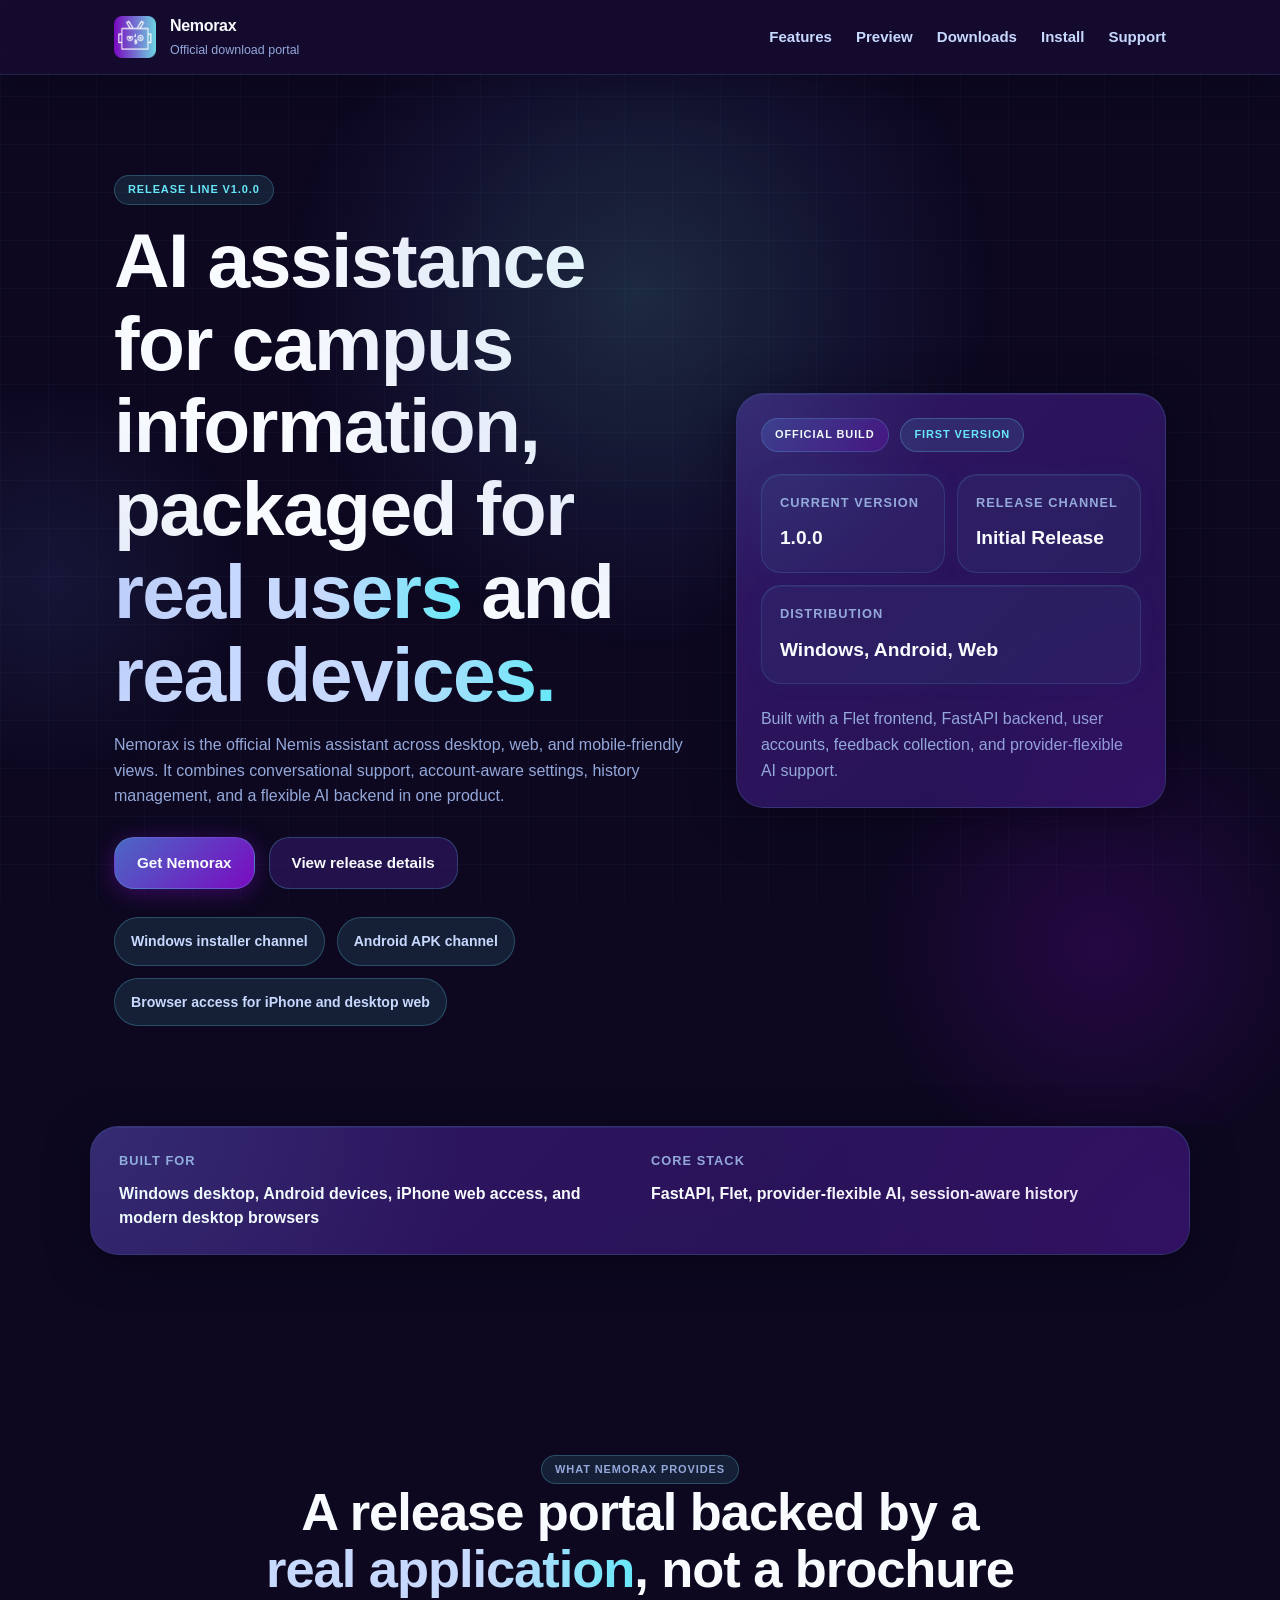
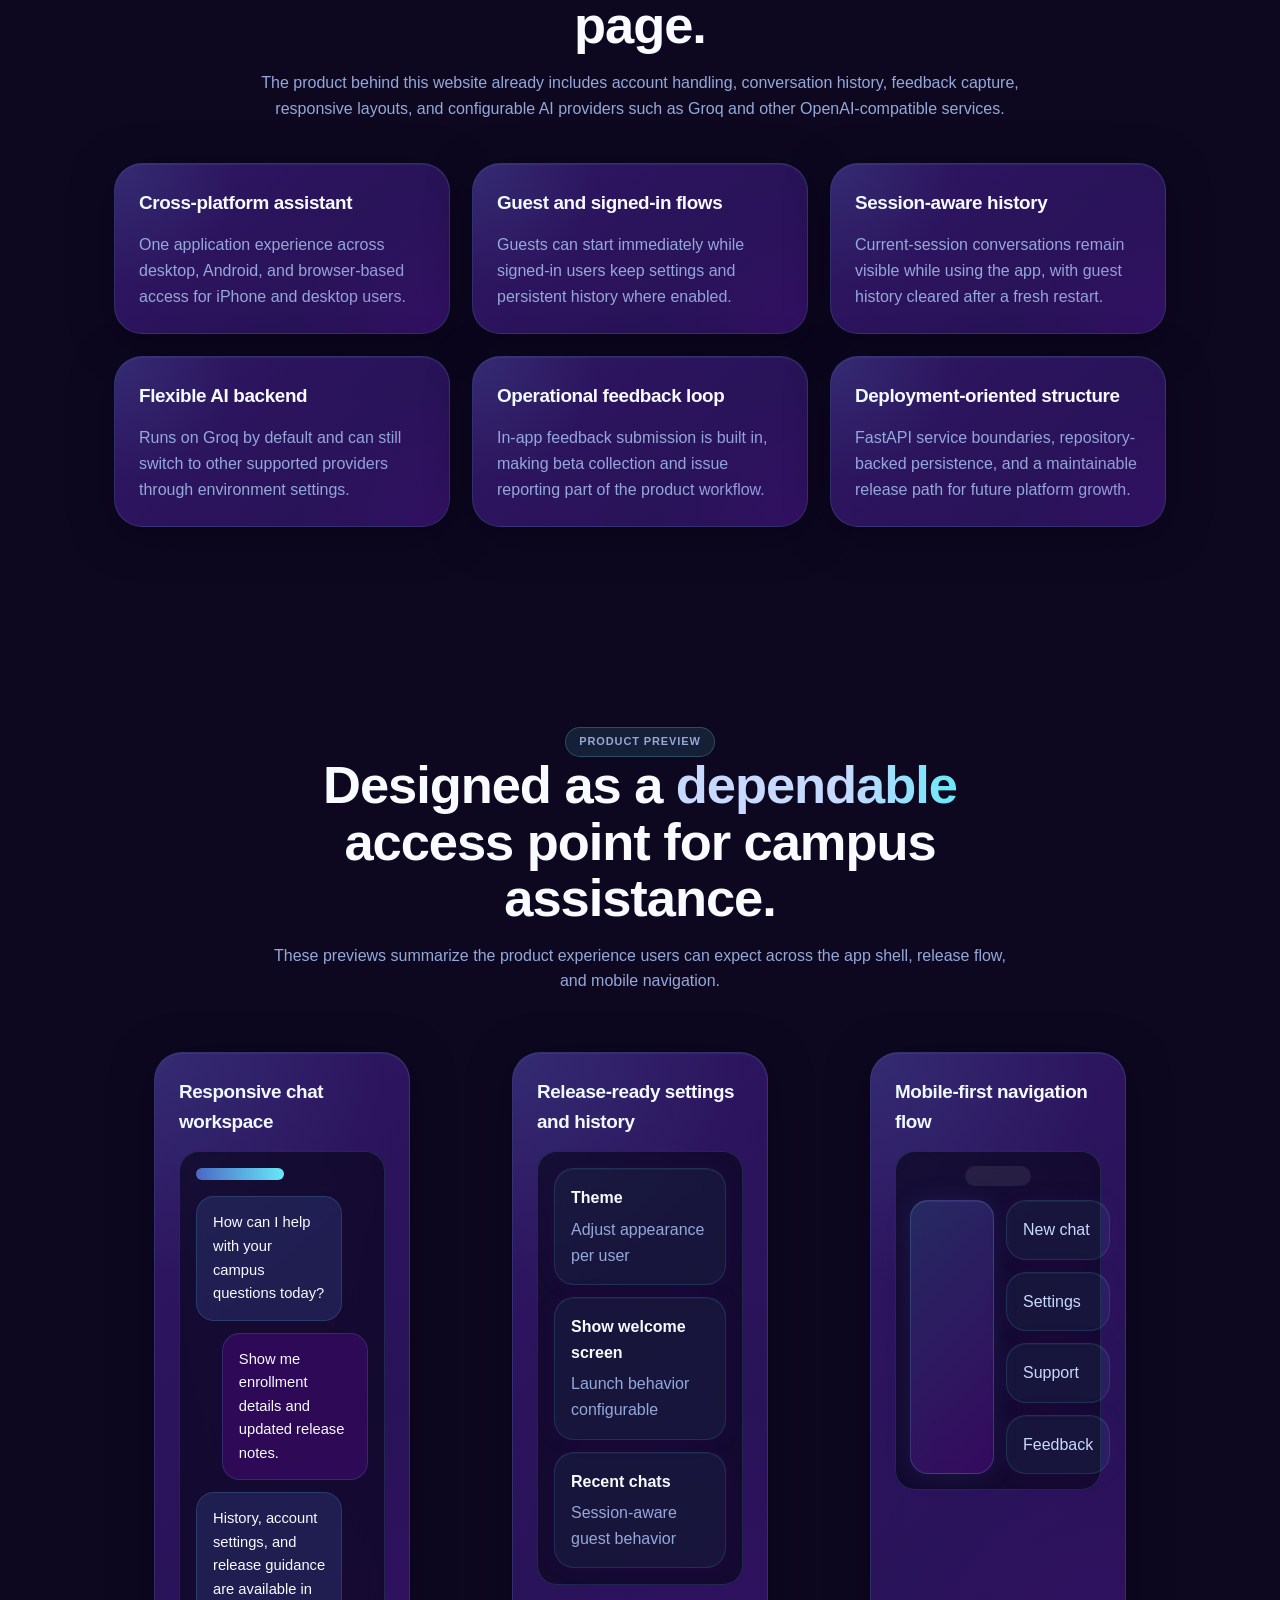
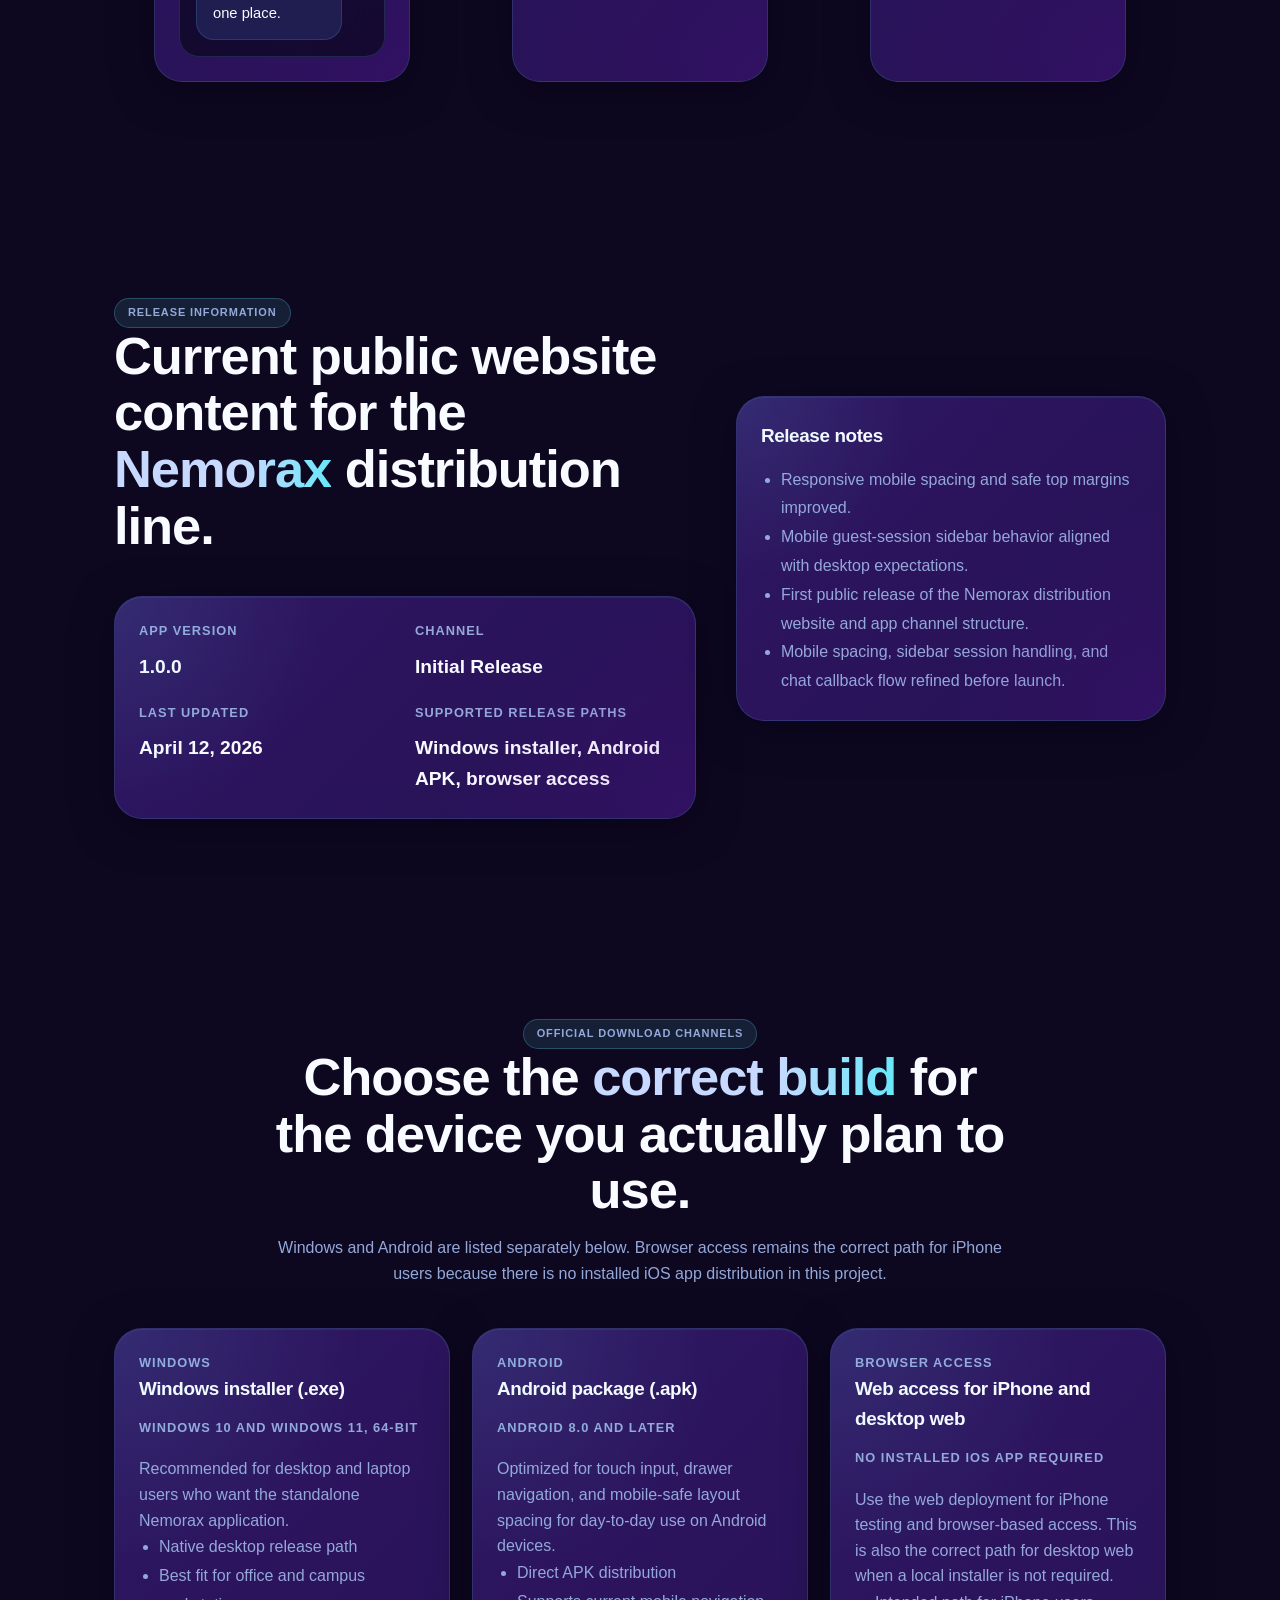
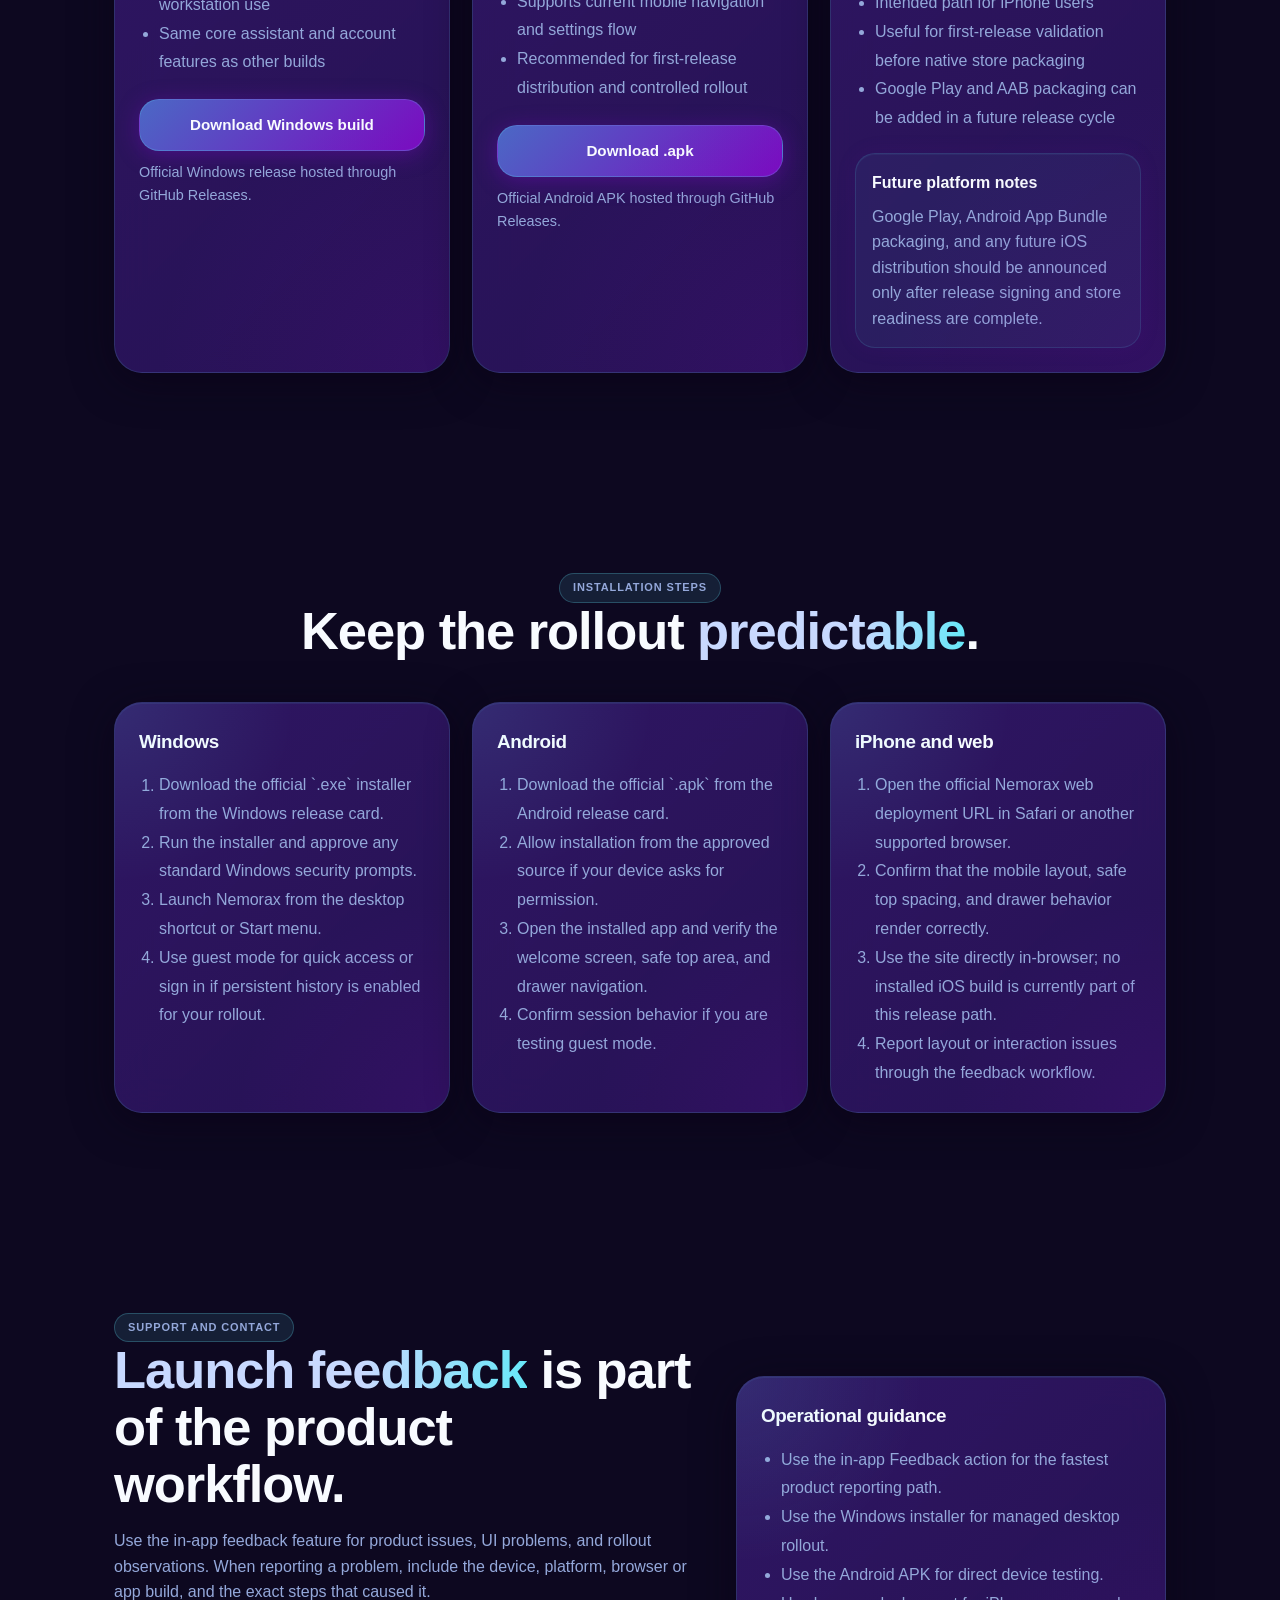
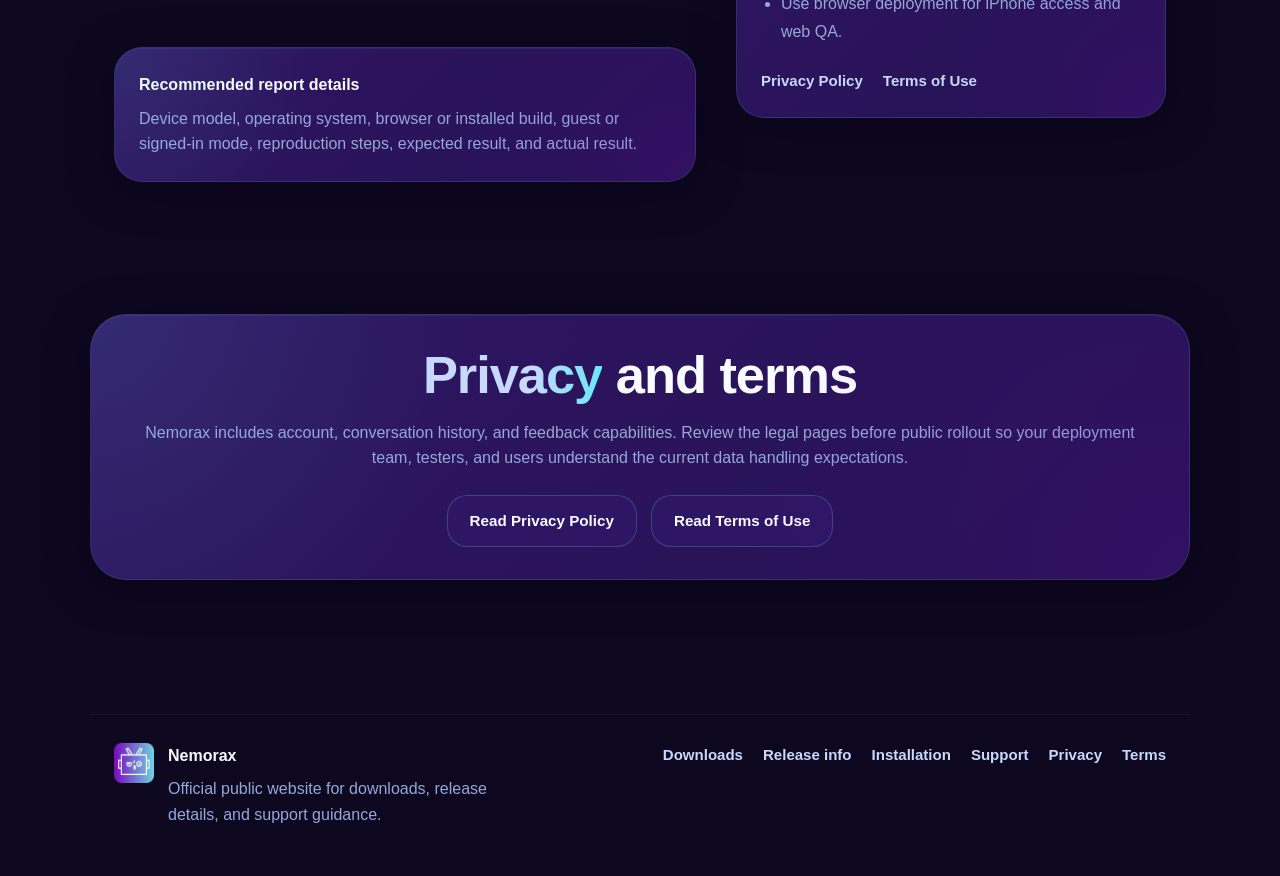
==== commit d0f48bde: "Add Nemorax favicon" ====
--- a/website/index.html
+++ b/website/index.html
@@ -11,6 +11,8 @@
   <meta property="og:type" content="website">
   <meta property="og:image" content="assets/Nemorax.png">
   <title>Nemorax | Official Downloads</title>
+  <link rel="icon" type="image/png" href="assets/Nemorax.png">
+  <link rel="apple-touch-icon" href="assets/Nemorax.png">
   <link rel="stylesheet" href="assets/css/main.css">
 </head>
 <body>
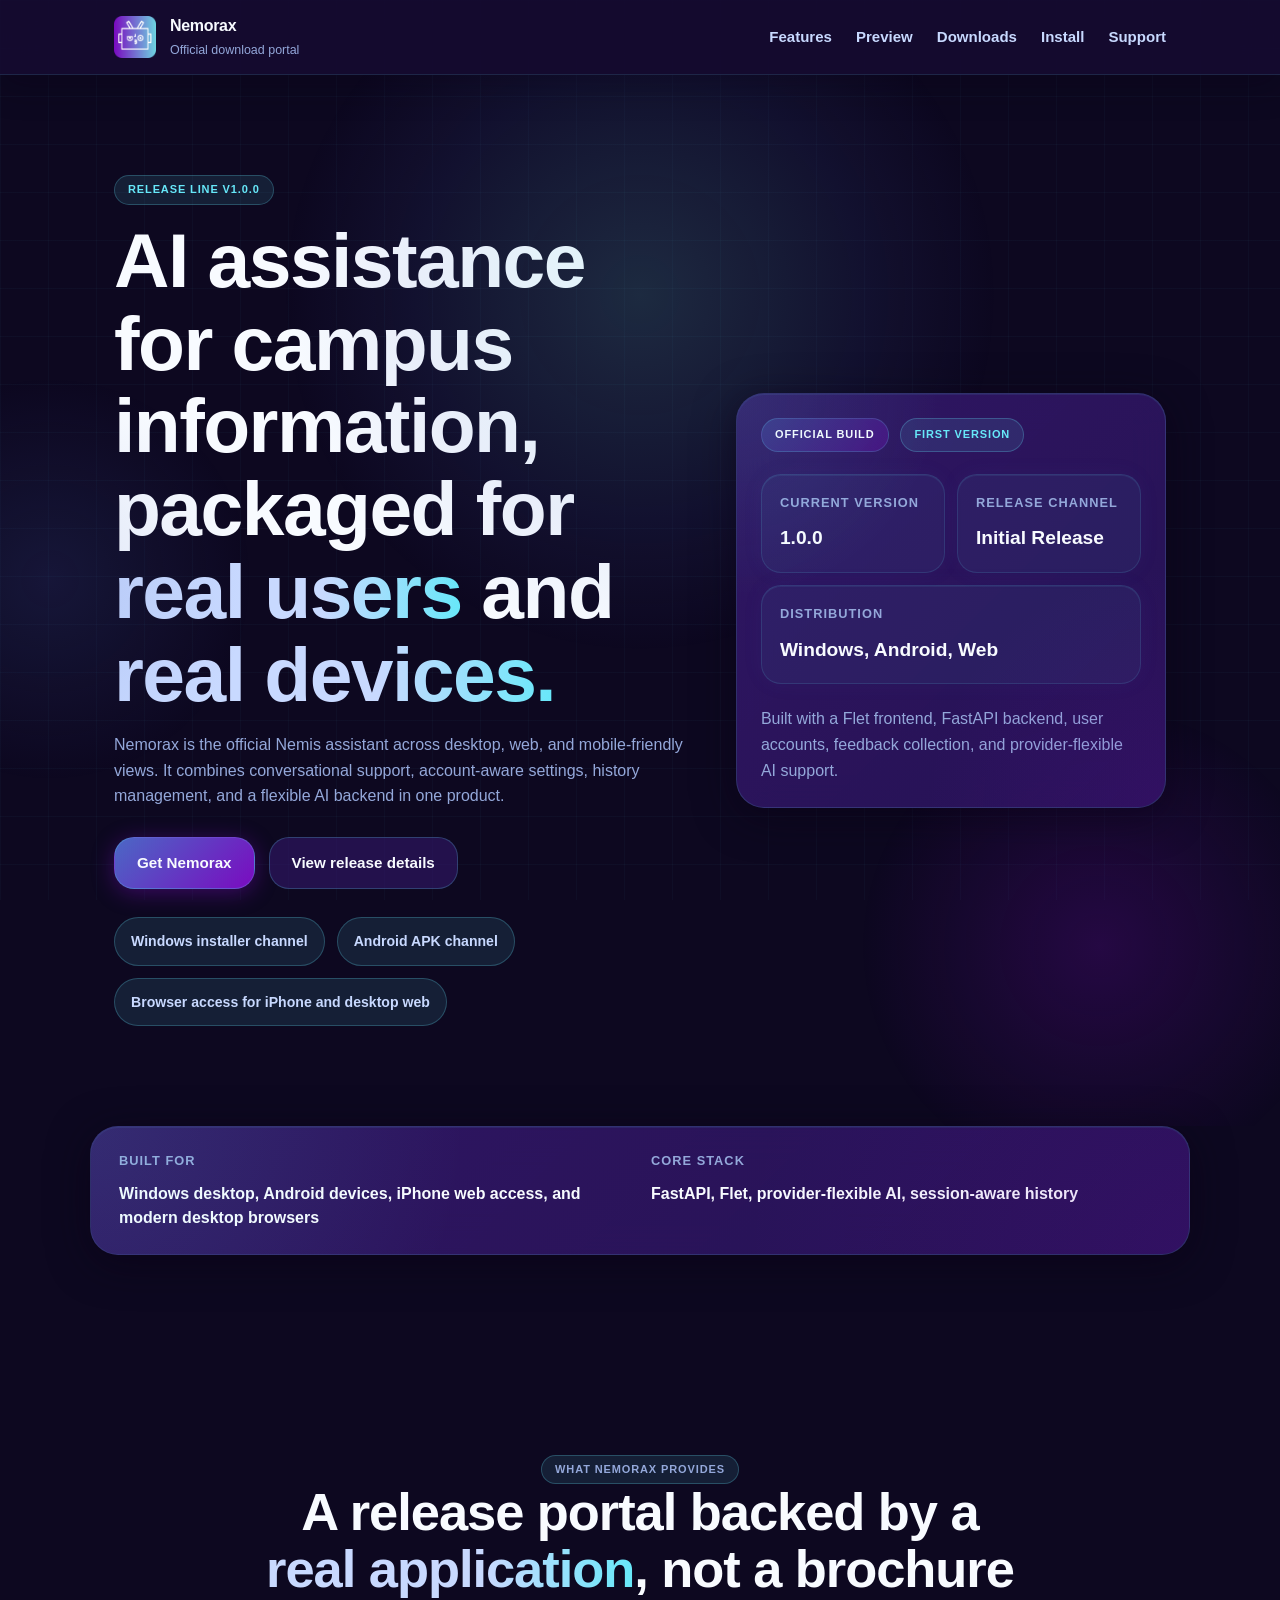
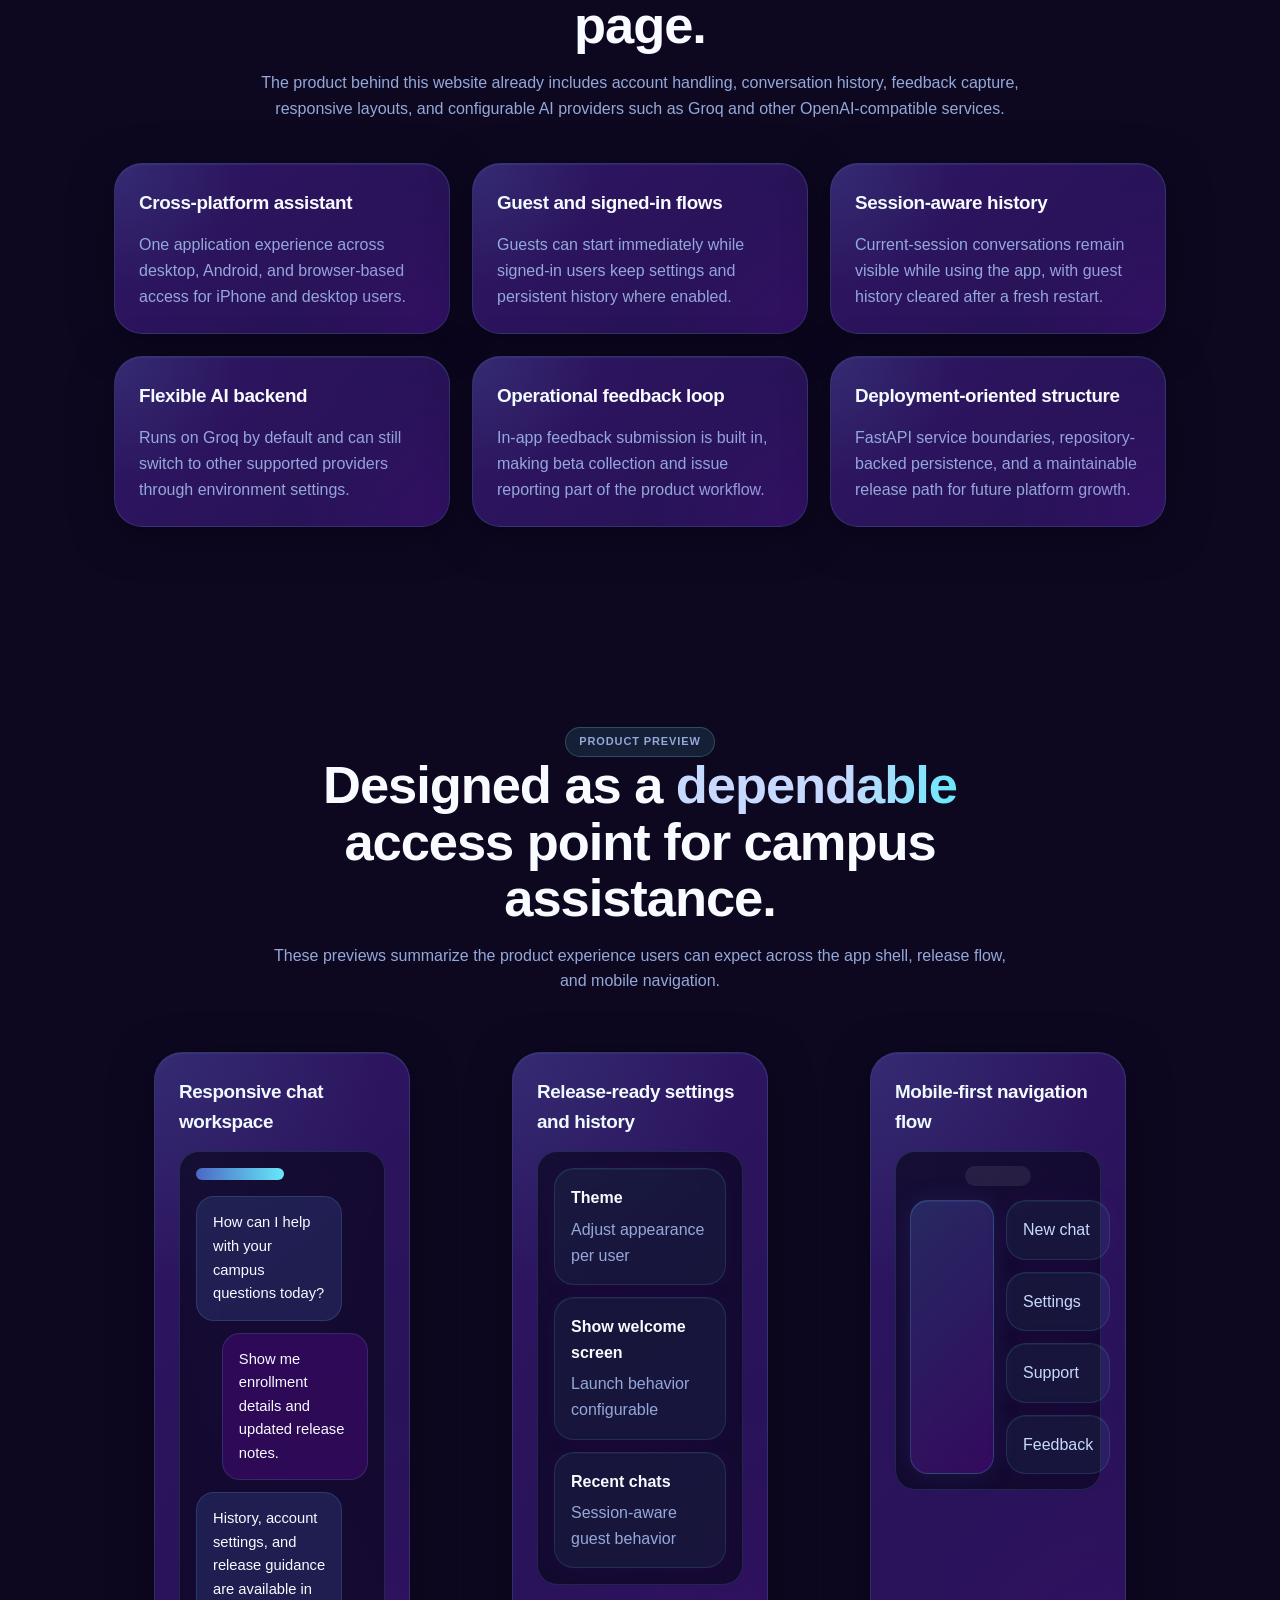
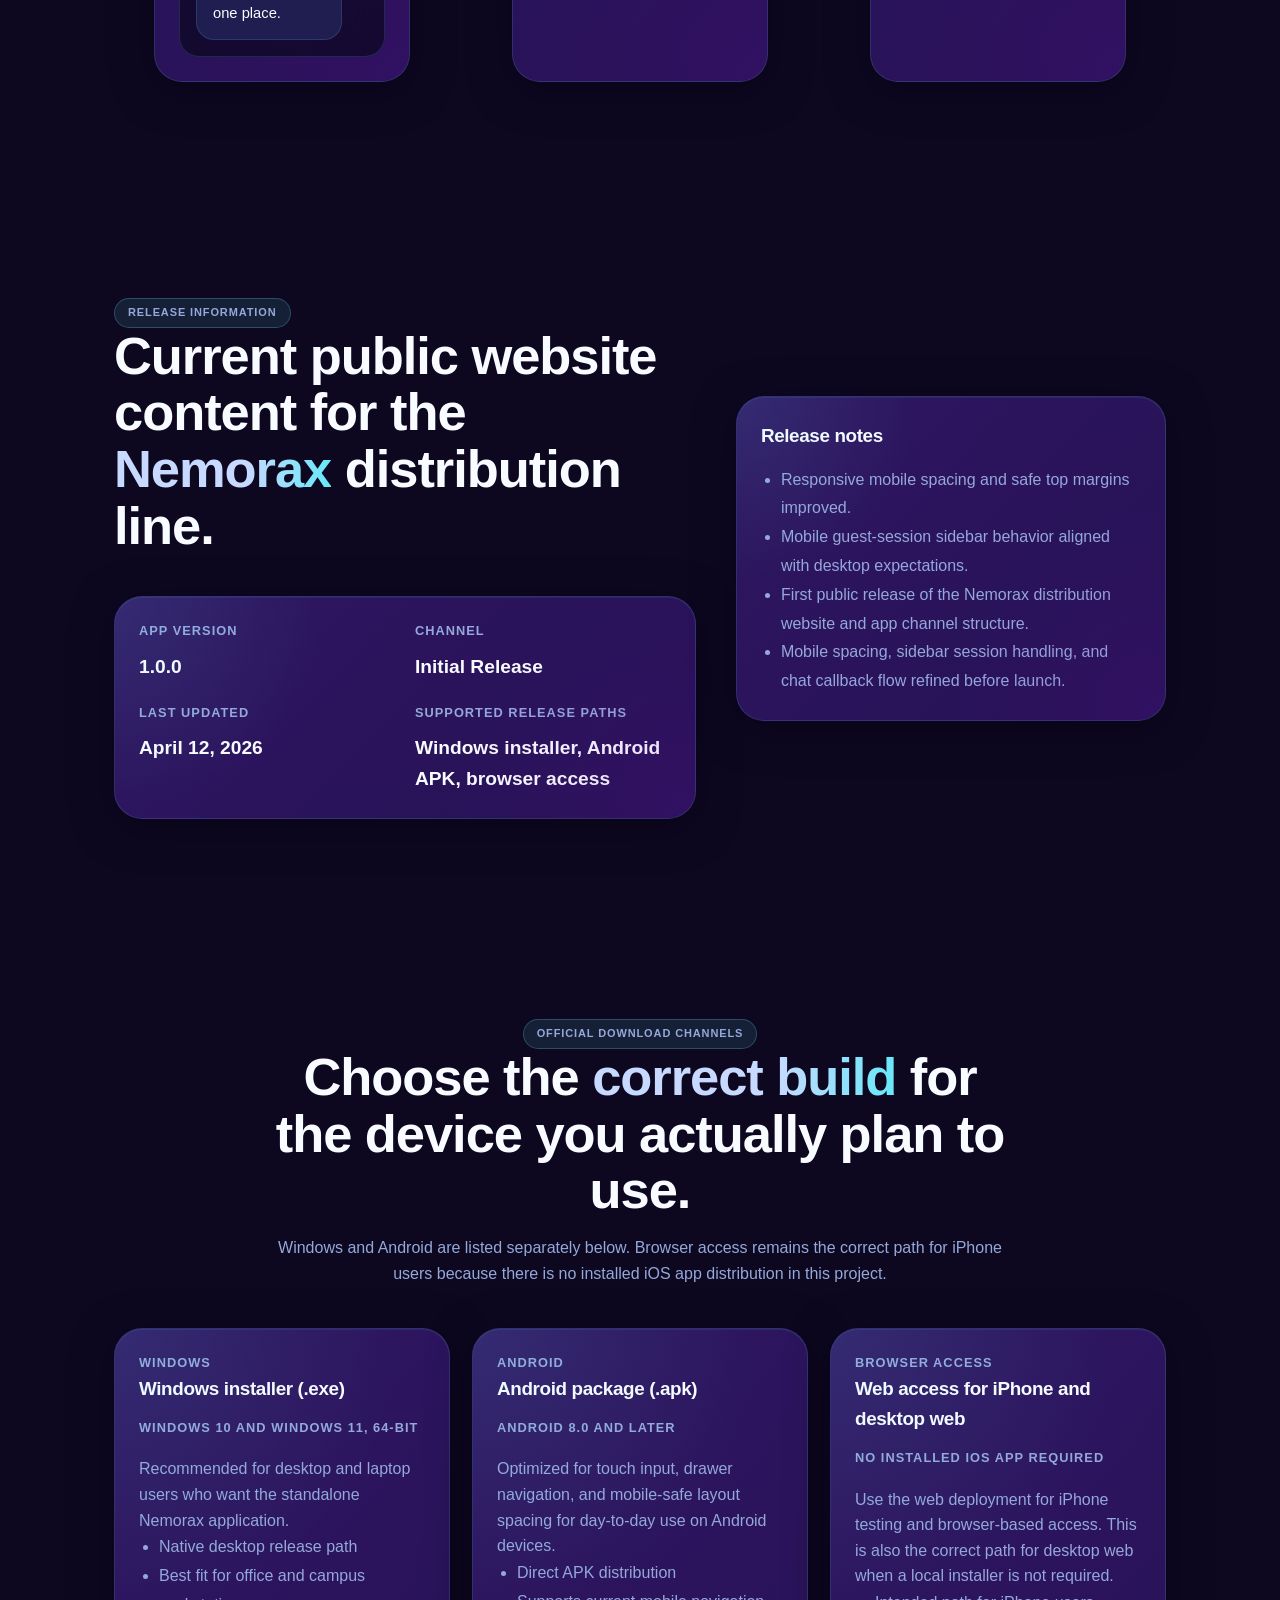
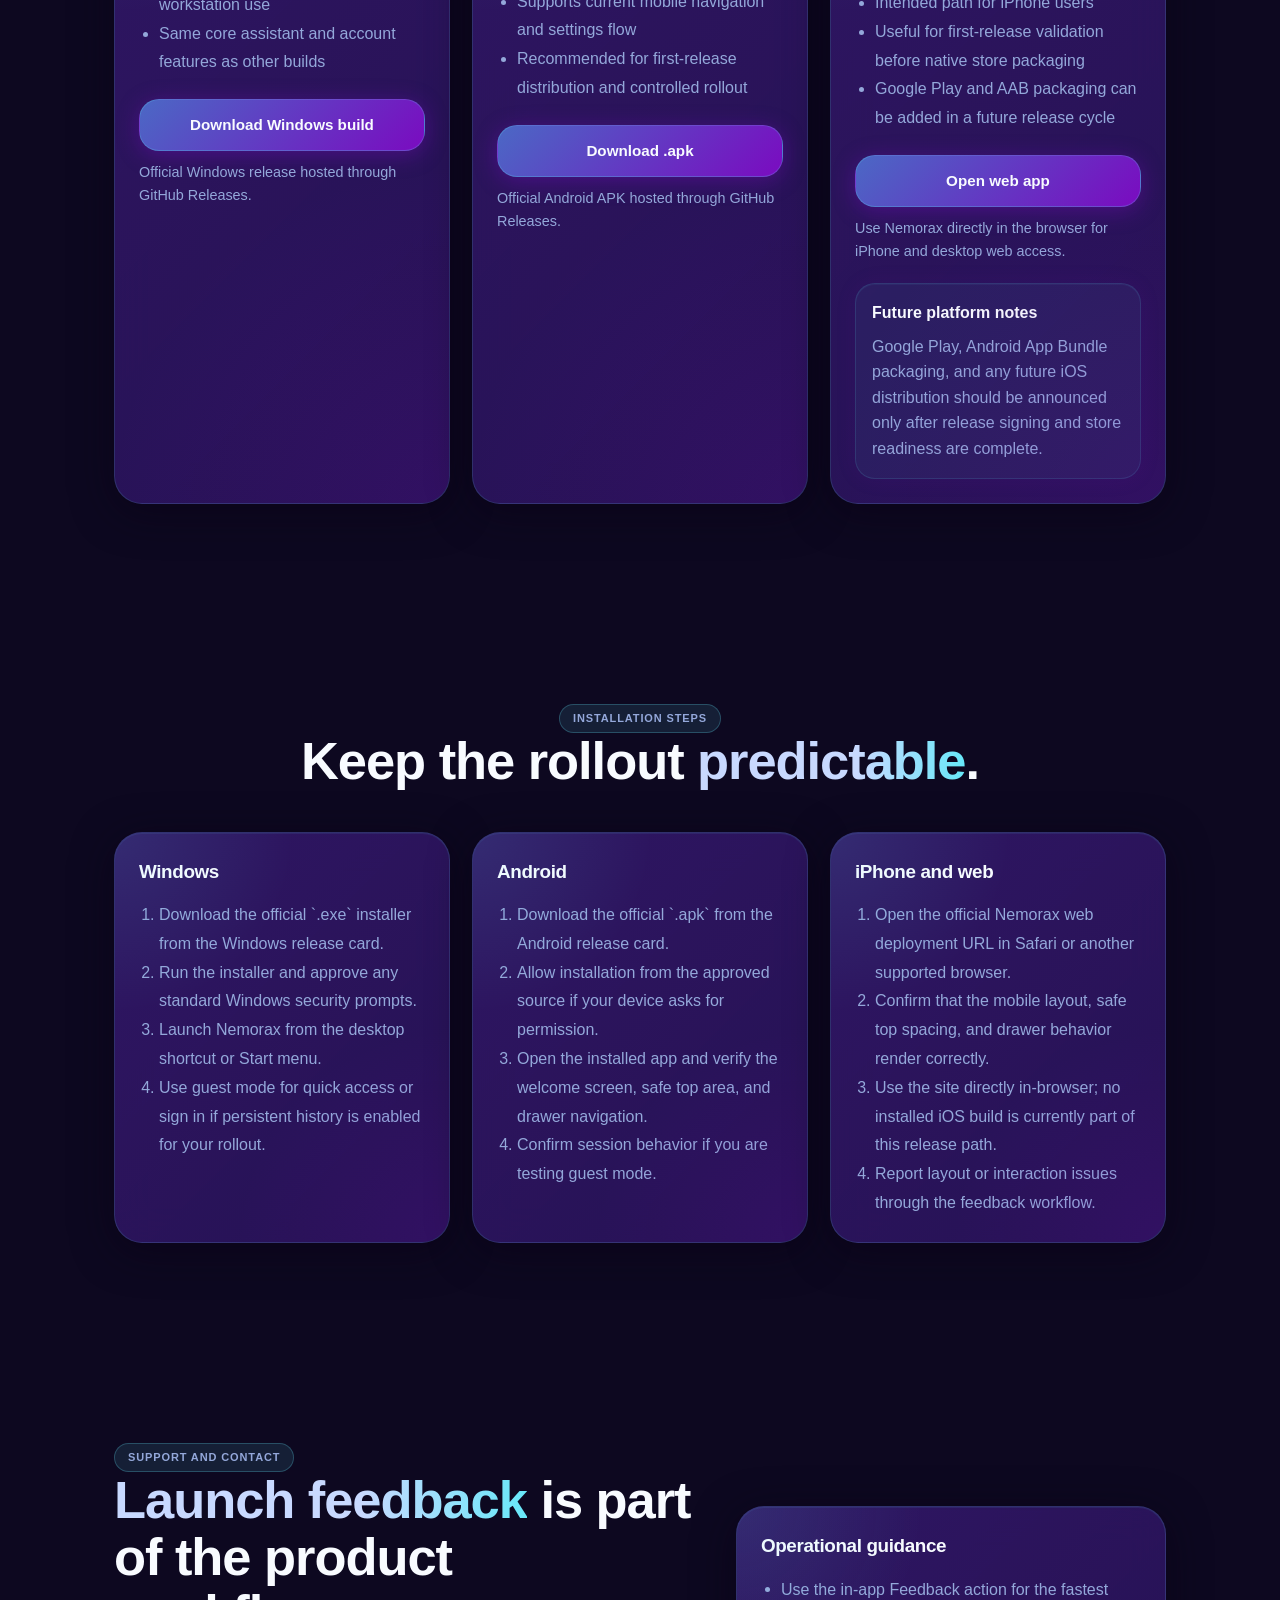
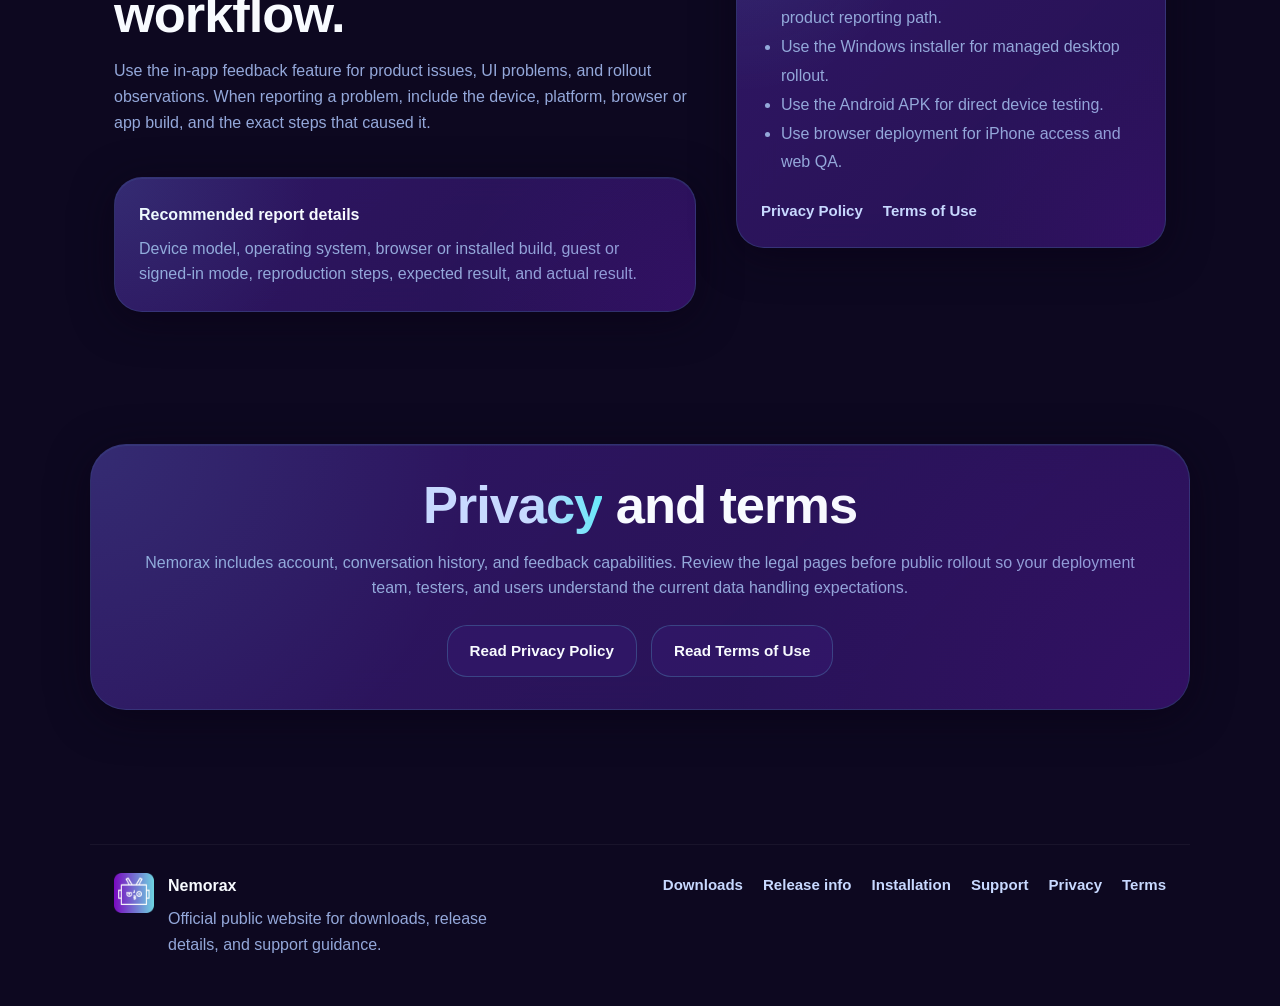
==== commit 270e0248: "Add web app button to website" ====
--- a/website/index.html
+++ b/website/index.html
@@ -11,8 +11,9 @@
   <meta property="og:type" content="website">
   <meta property="og:image" content="assets/Nemorax.png">
   <title>Nemorax | Official Downloads</title>
-  <link rel="icon" type="image/png" href="assets/Nemorax.png">
-  <link rel="apple-touch-icon" href="assets/Nemorax.png">
+  <link rel="icon" type="image/png" sizes="32x32" href="assets/favicon-32.png?v=1">
+  <link rel="shortcut icon" href="assets/favicon-32.png?v=1">
+  <link rel="apple-touch-icon" sizes="180x180" href="assets/apple-touch-icon.png?v=1">
   <link rel="stylesheet" href="assets/css/main.css">
 </head>
 <body>
@@ -291,6 +292,7 @@
                 <li>Useful for first-release validation before native store packaging</li>
                 <li>Google Play and AAB packaging can be added in a future release cycle</li>
               </ul>
+              <div class="download-card__actions" data-download-web></div>
               <div class="download-card__note">
                 <strong>Future platform notes</strong>
                 <p>Google Play, Android App Bundle packaging, and any future iOS distribution should be announced only after release signing and store readiness are complete.</p>
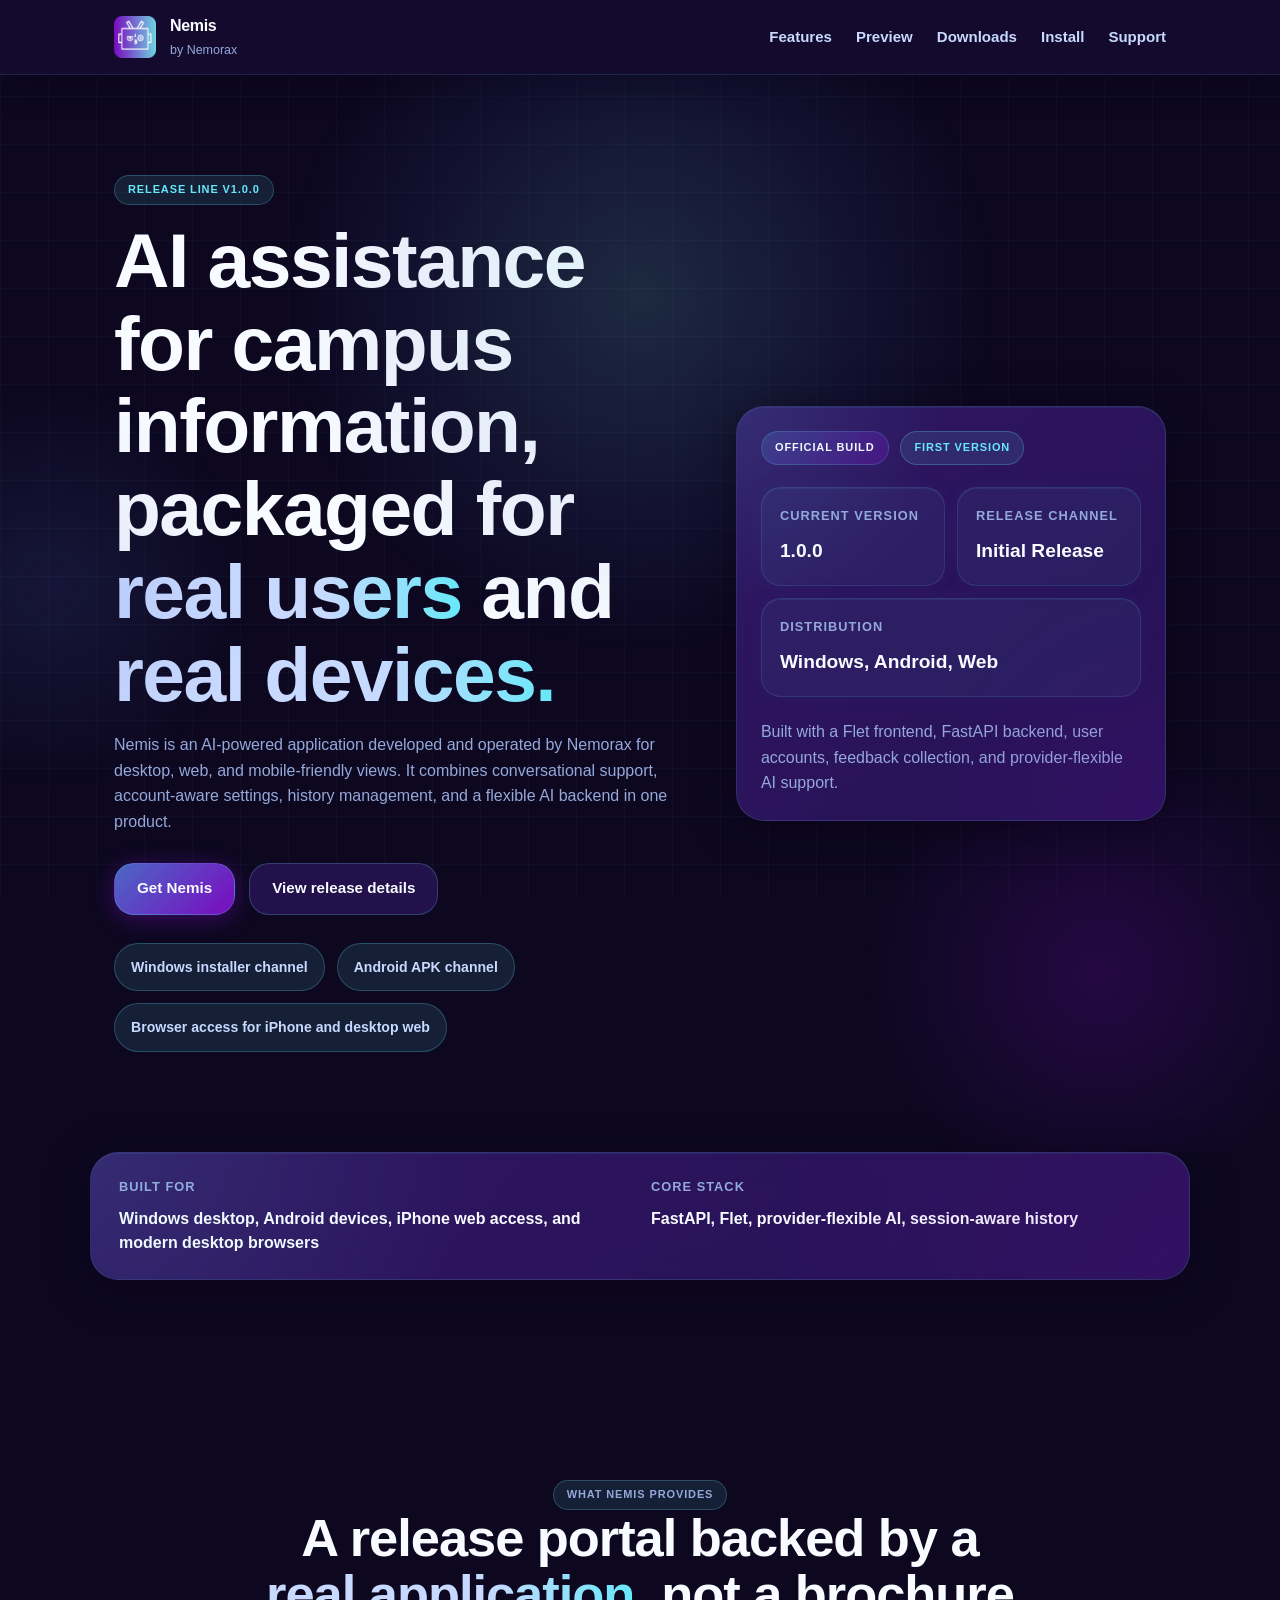
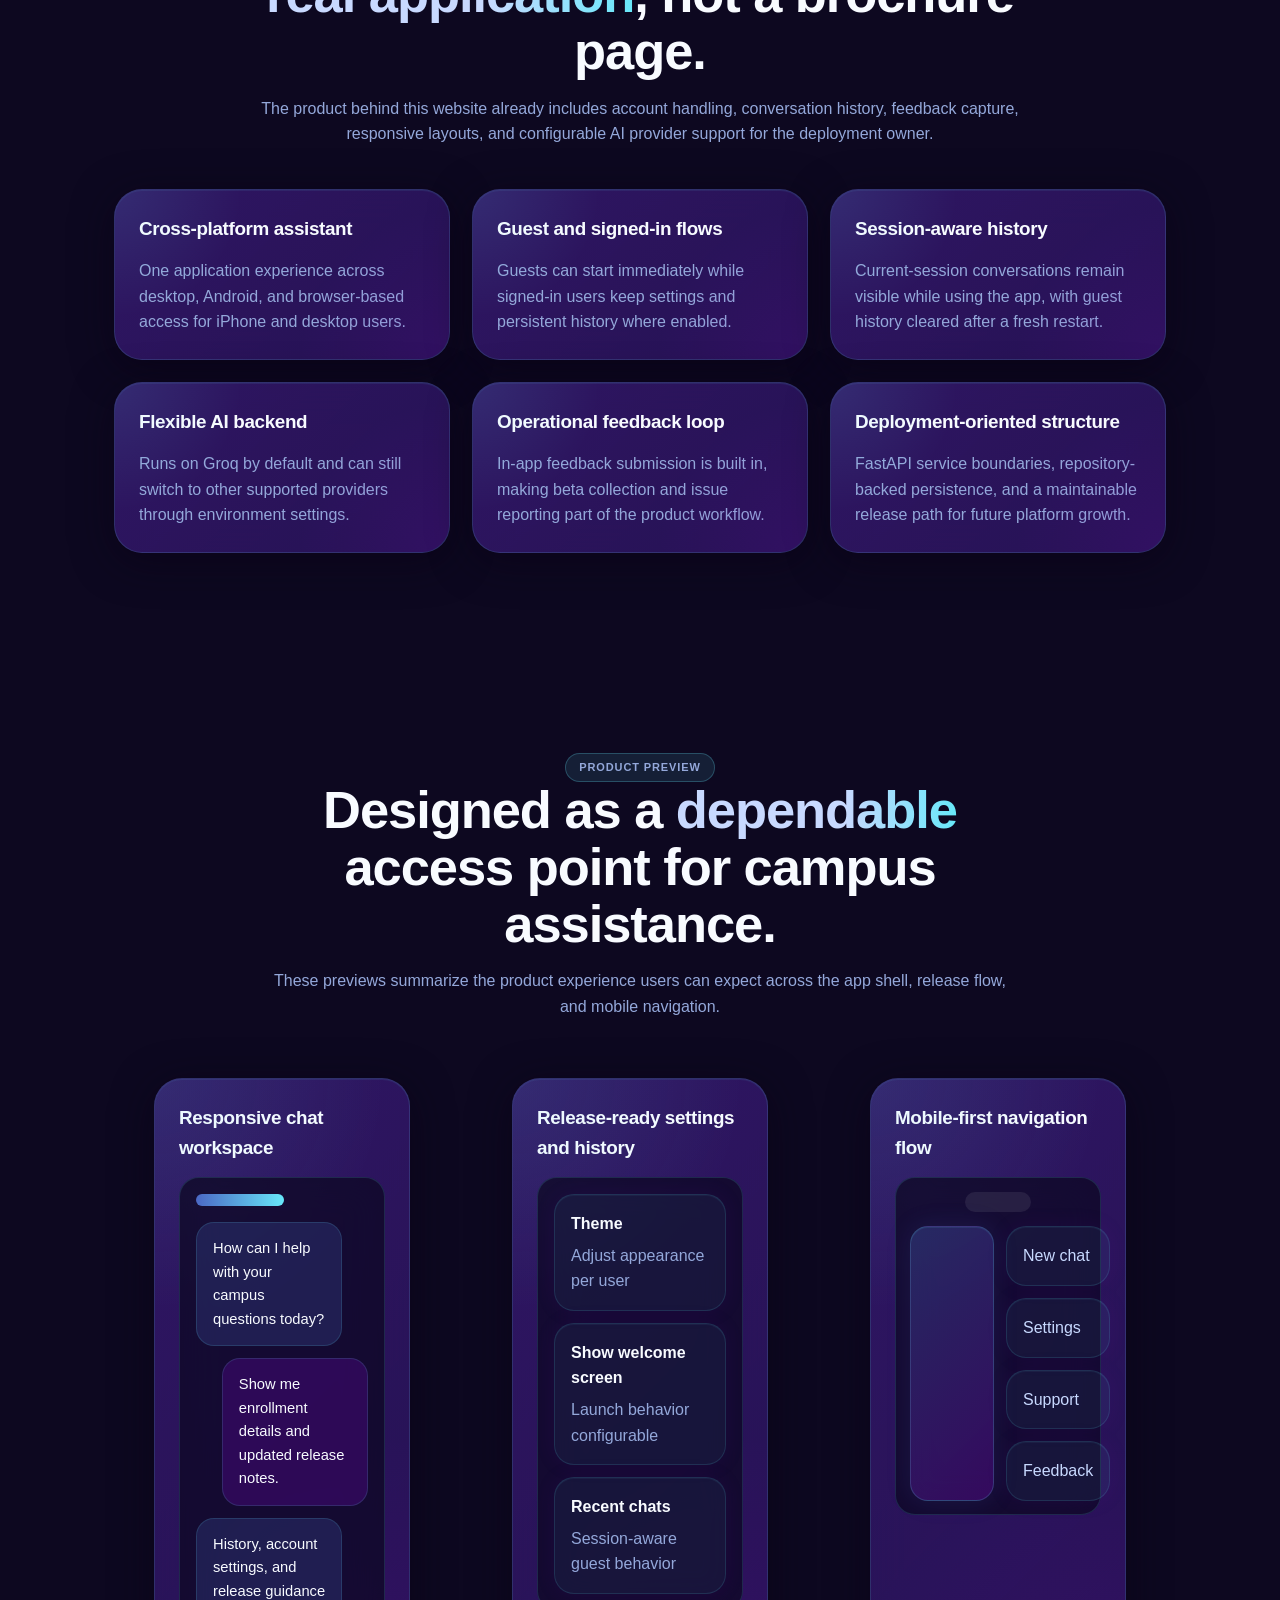
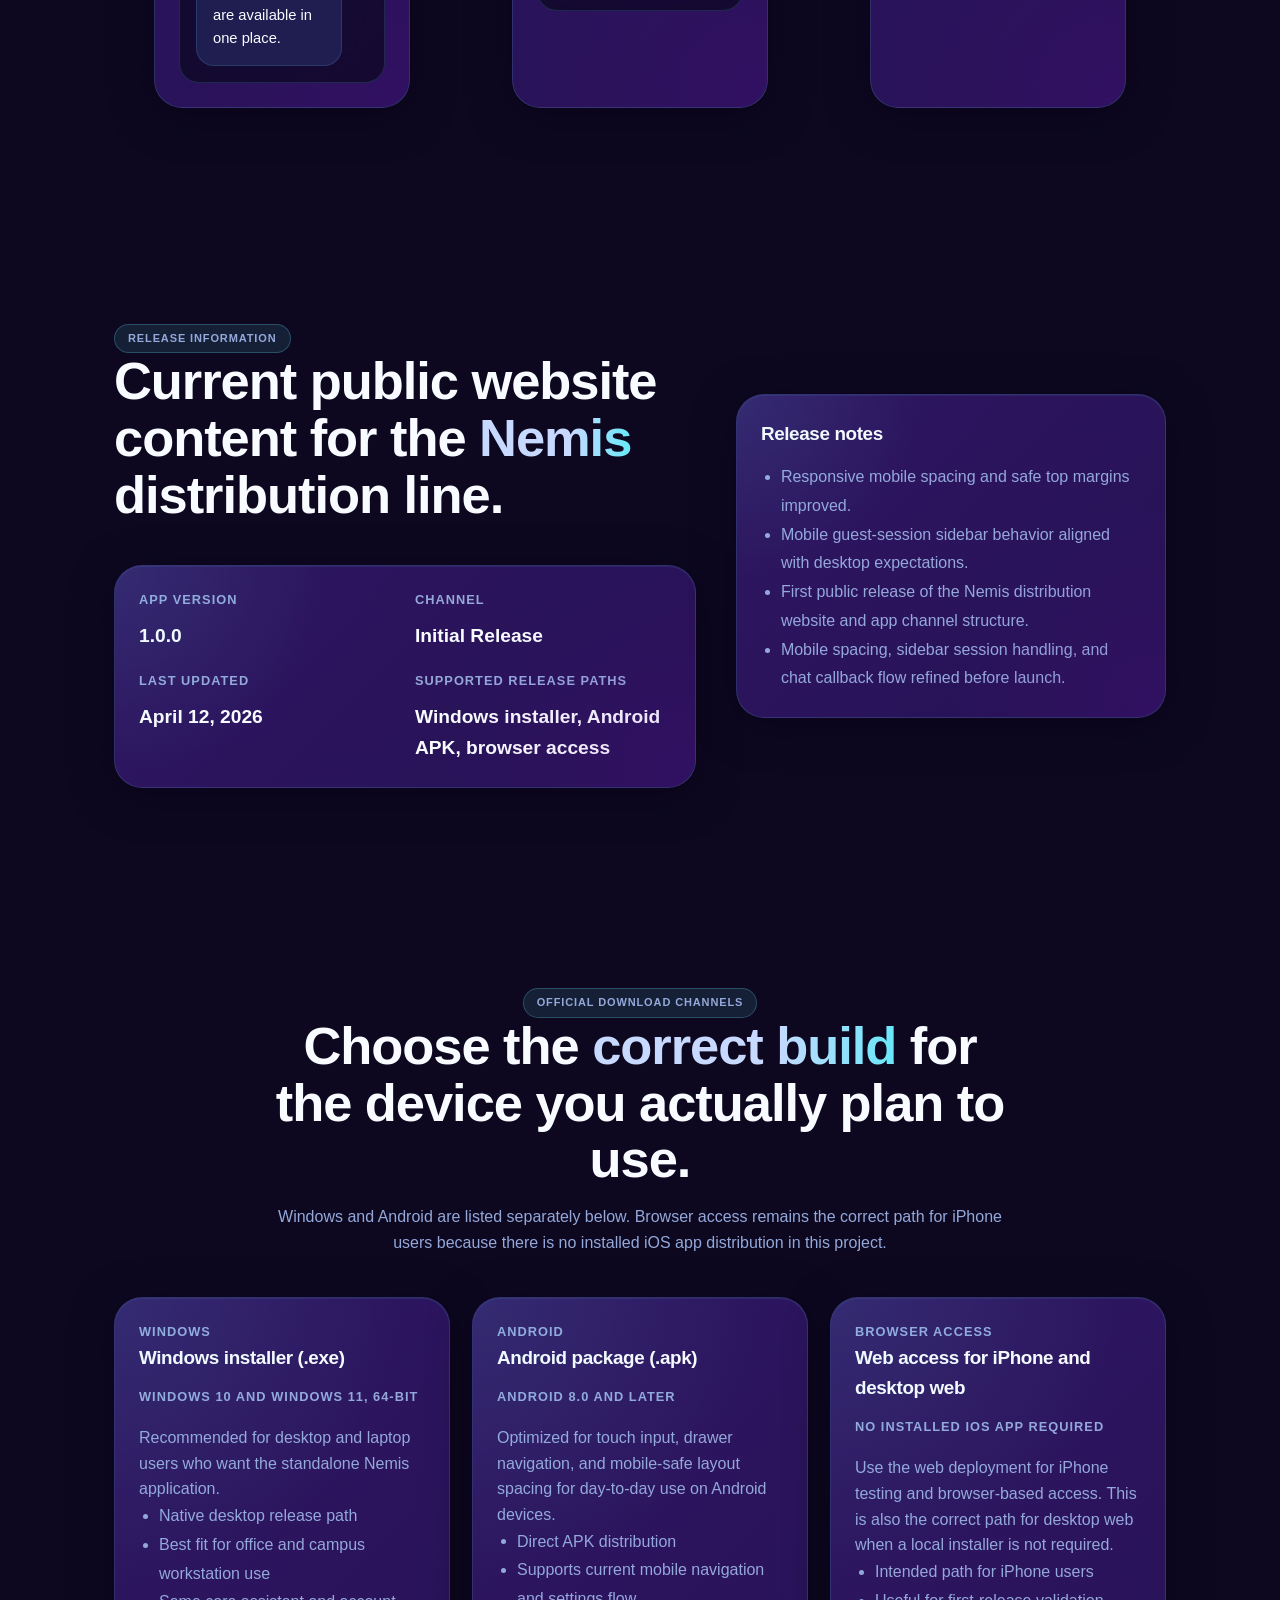
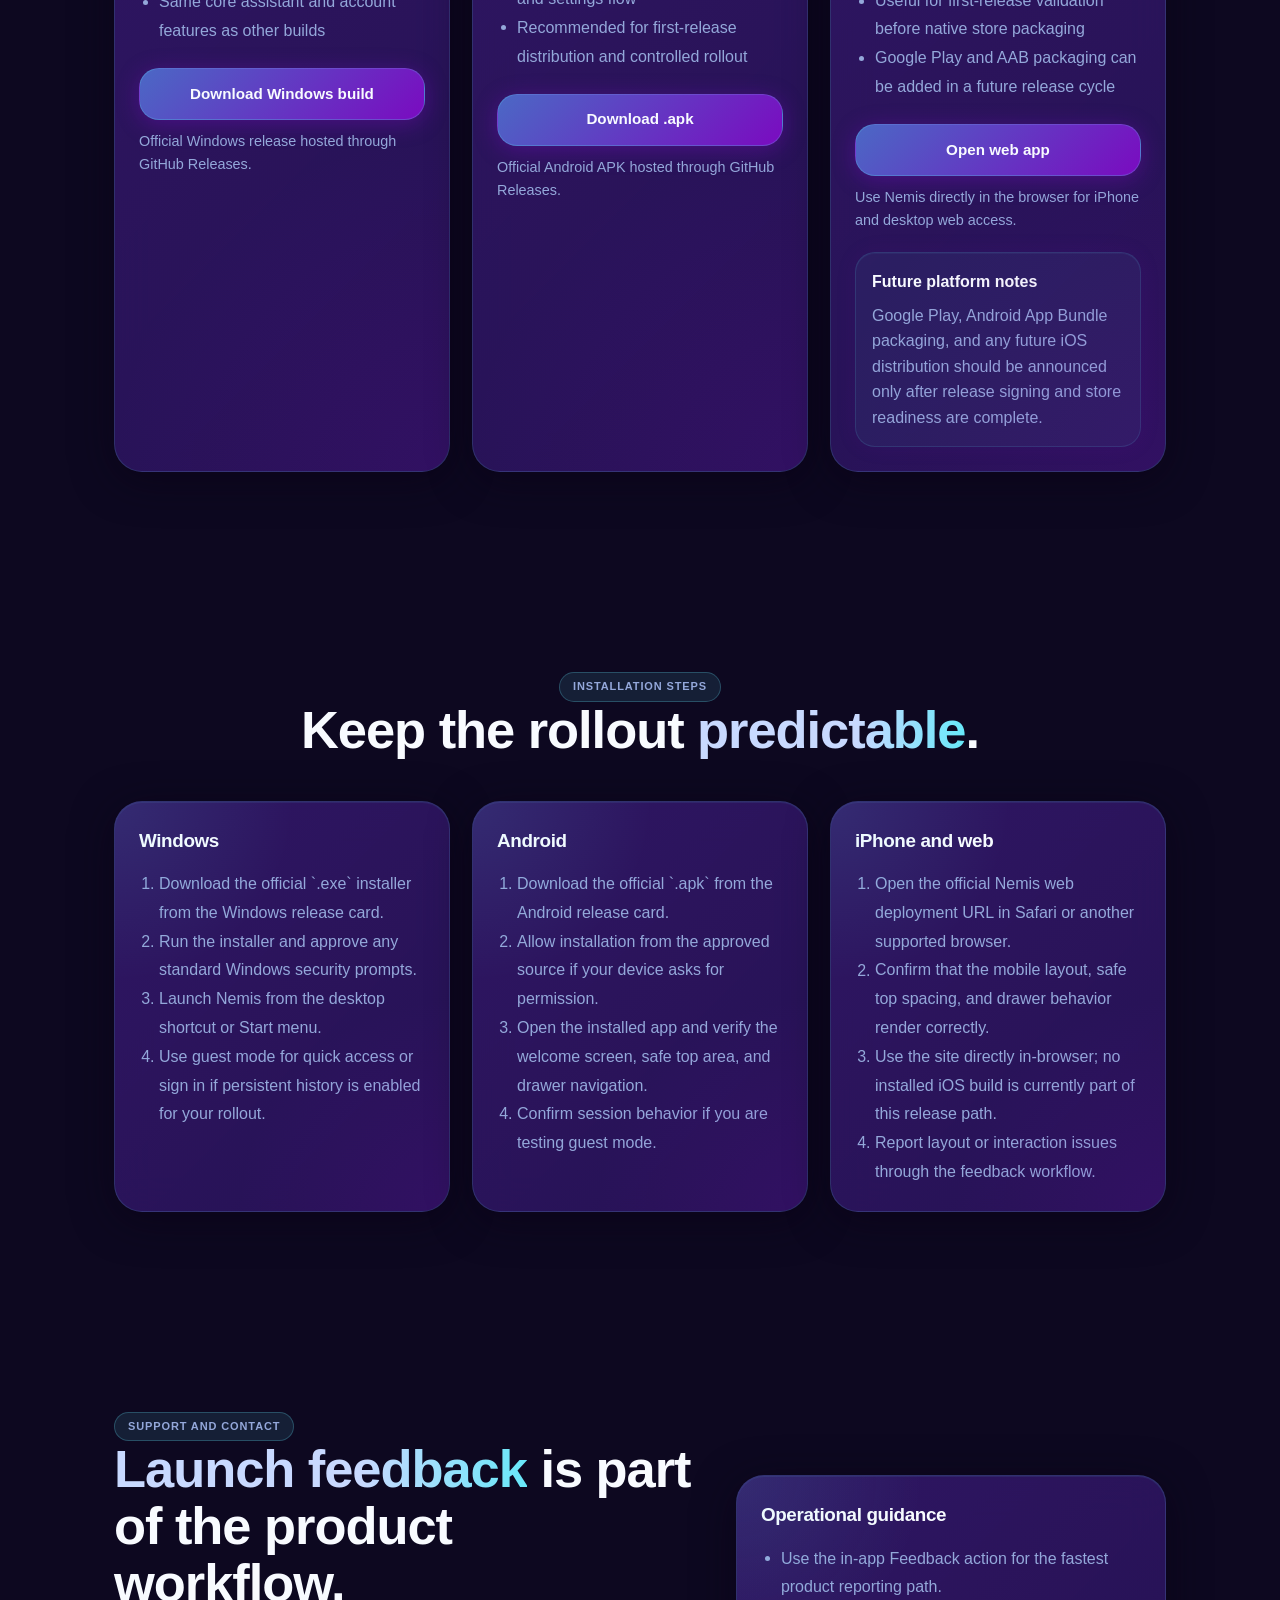
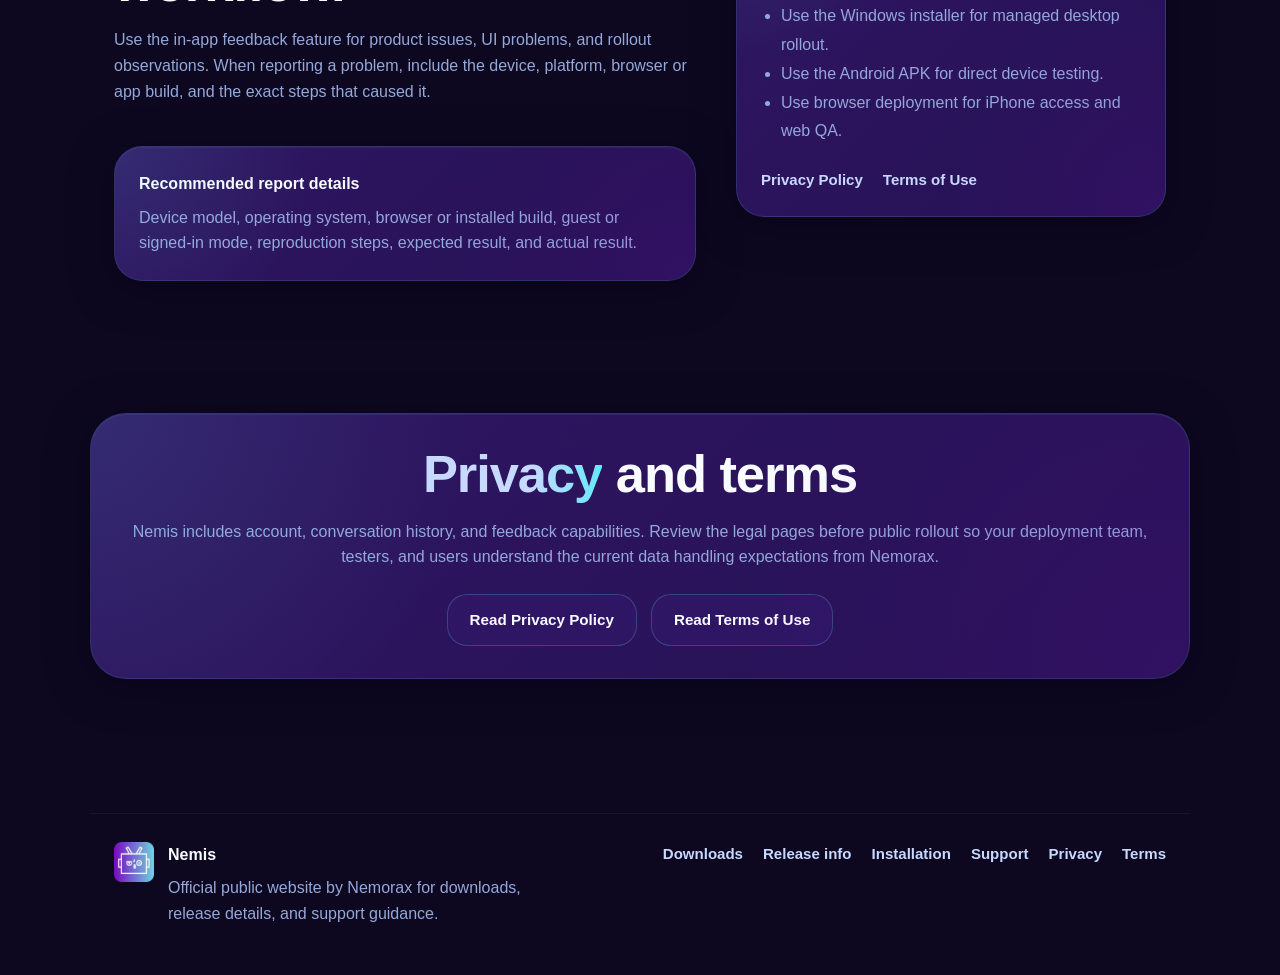
==== commit fe7c990e: "Prepare Render deployment" ====
--- a/website/index.html
+++ b/website/index.html
@@ -4,13 +4,13 @@
   <meta charset="UTF-8">
   <meta name="viewport" content="width=device-width, initial-scale=1.0, viewport-fit=cover">
   <meta name="theme-color" content="#08111f">
-  <meta name="description" content="Official Nemorax download website. Learn what Nemorax does, review release information, and access the current Windows and Android distribution channels.">
+  <meta name="description" content="Official Nemis download website by Nemorax. Learn what Nemis does, review release information, and access the current Windows and Android distribution channels.">
   <meta name="robots" content="index,follow">
-  <meta property="og:title" content="Nemorax | Official Downloads">
-  <meta property="og:description" content="Official public website for Nemorax releases, installation guidance, platform availability, and support information.">
+  <meta property="og:title" content="Nemis by Nemorax | Official Downloads">
+  <meta property="og:description" content="Official public website for Nemis releases, installation guidance, platform availability, and support information.">
   <meta property="og:type" content="website">
   <meta property="og:image" content="assets/Nemorax.png">
-  <title>Nemorax | Official Downloads</title>
+  <title>Nemis by Nemorax | Official Downloads</title>
   <link rel="icon" type="image/png" sizes="32x32" href="assets/favicon-32.png?v=1">
   <link rel="shortcut icon" href="assets/favicon-32.png?v=1">
   <link rel="apple-touch-icon" sizes="180x180" href="assets/apple-touch-icon.png?v=1">
@@ -20,11 +20,11 @@
   <div class="site-shell">
     <header class="topbar">
       <div class="container topbar__inner">
-        <a class="brand" href="#home" aria-label="Nemorax home">
+        <a class="brand" href="#home" aria-label="Nemis home">
           <img class="brand__mark" src="assets/Nemorax.png" alt="Nemorax logo">
           <span class="brand__text">
-            <strong>Nemorax</strong>
-            <small>Official download portal</small>
+            <strong>Nemis</strong>
+            <small>by Nemorax</small>
           </span>
         </a>
         <button class="menu-toggle" type="button" aria-expanded="false" aria-controls="site-nav">
@@ -50,11 +50,11 @@
             <p class="eyebrow">Release line v1.0.0</p>
             <h1>AI assistance for campus information, packaged for <span class="shimmer-text">real users</span> and <span class="shimmer-text">real devices.</span></h1>
             <p class="hero__lede">
-              Nemorax is the official Nemis assistant across desktop, web, and mobile-friendly views.
+              Nemis is an AI-powered application developed and operated by Nemorax for desktop, web, and mobile-friendly views.
               It combines conversational support, account-aware settings, history management, and a flexible AI backend in one product.
             </p>
             <div class="hero__actions">
-              <a class="button button--primary" href="#downloads">Get Nemorax</a>
+              <a class="button button--primary" href="#downloads">Get Nemis</a>
               <a class="button button--secondary" href="#release">View release details</a>
             </div>
             <ul class="hero__meta" aria-label="Release highlights">
@@ -107,11 +107,11 @@
       <section class="section" id="features">
         <div class="container">
           <div class="section-head reveal">
-            <p class="eyebrow">What Nemorax provides</p>
+            <p class="eyebrow">What Nemis provides</p>
             <h2>A release portal backed by a <span class="shimmer-text">real application</span>, not a brochure page.</h2>
             <p>
               The product behind this website already includes account handling, conversation history, feedback capture,
-              responsive layouts, and configurable AI providers such as Groq and other OpenAI-compatible services.
+              responsive layouts, and configurable AI provider support for the deployment owner.
             </p>
           </div>
           <div class="feature-grid">
@@ -205,7 +205,7 @@
           <div class="release__main reveal">
             <div class="section-head section-head--left">
               <p class="eyebrow">Release information</p>
-              <h2>Current public website content for the <span class="shimmer-text">Nemorax</span> distribution line.</h2>
+              <h2>Current public website content for the <span class="shimmer-text">Nemis</span> distribution line.</h2>
             </div>
             <div class="release-card">
               <dl class="release-stats">
@@ -234,7 +234,7 @@
               <ul>
                 <li>Responsive mobile spacing and safe top margins improved.</li>
                 <li>Mobile guest-session sidebar behavior aligned with desktop expectations.</li>
-                <li>First public release of the Nemorax distribution website and app channel structure.</li>
+                <li>First public release of the Nemis distribution website and app channel structure.</li>
                 <li>Mobile spacing, sidebar session handling, and chat callback flow refined before launch.</li>
               </ul>
             </div>
@@ -256,7 +256,7 @@
                 <h3>Windows installer (.exe)</h3>
                 <span class="download-card__meta">Windows 10 and Windows 11, 64-bit</span>
               </header>
-              <p>Recommended for desktop and laptop users who want the standalone Nemorax application.</p>
+              <p>Recommended for desktop and laptop users who want the standalone Nemis application.</p>
               <ul class="download-card__list">
                 <li>Native desktop release path</li>
                 <li>Best fit for office and campus workstation use</li>
@@ -314,7 +314,7 @@
               <ol>
                 <li>Download the official `.exe` installer from the Windows release card.</li>
                 <li>Run the installer and approve any standard Windows security prompts.</li>
-                <li>Launch Nemorax from the desktop shortcut or Start menu.</li>
+                <li>Launch Nemis from the desktop shortcut or Start menu.</li>
                 <li>Use guest mode for quick access or sign in if persistent history is enabled for your rollout.</li>
               </ol>
             </article>
@@ -330,7 +330,7 @@
             <article class="install-card reveal" data-delay="120">
               <h3>iPhone and web</h3>
               <ol>
-                <li>Open the official Nemorax web deployment URL in Safari or another supported browser.</li>
+                <li>Open the official Nemis web deployment URL in Safari or another supported browser.</li>
                 <li>Confirm that the mobile layout, safe top spacing, and drawer behavior render correctly.</li>
                 <li>Use the site directly in-browser; no installed iOS build is currently part of this release path.</li>
                 <li>Report layout or interaction issues through the feedback workflow.</li>
@@ -374,7 +374,7 @@
       <section class="section policy-brief">
         <div class="container policy-brief__inner reveal">
           <h2><span class="shimmer-text">Privacy</span> and terms</h2>
-          <p>Nemorax includes account, conversation history, and feedback capabilities. Review the legal pages before public rollout so your deployment team, testers, and users understand the current data handling expectations.</p>
+          <p>Nemis includes account, conversation history, and feedback capabilities. Review the legal pages before public rollout so your deployment team, testers, and users understand the current data handling expectations from Nemorax.</p>
           <div class="policy-brief__actions">
             <a class="button button--secondary" href="privacy.html">Read Privacy Policy</a>
             <a class="button button--secondary" href="terms.html">Read Terms of Use</a>
@@ -388,8 +388,8 @@
         <div class="site-footer__brand">
           <img src="assets/Nemorax.png" alt="Nemorax logo">
           <div>
-            <strong>Nemorax</strong>
-            <p>Official public website for downloads, release details, and support guidance.</p>
+            <strong>Nemis</strong>
+            <p>Official public website by Nemorax for downloads, release details, and support guidance.</p>
           </div>
         </div>
         <nav class="site-footer__links" aria-label="Footer">
--- a/website/assets/css/main.css
+++ b/website/assets/css/main.css
@@ -957,6 +957,41 @@
   letter-spacing: -0.02em;
 }
 
+.legal-meta {
+  margin-bottom: 22px;
+}
+
+.legal-notice,
+.legal-contact {
+  margin: 24px 0 30px;
+  padding: 18px;
+  border-radius: var(--r-md);
+  background: rgba(103, 232, 249, 0.06);
+  border: 1px solid rgba(103, 232, 249, 0.16);
+}
+
+.legal-notice strong,
+.legal-contact strong {
+  color: var(--text-primary);
+}
+
+.legal-contact p + p {
+  margin-top: 8px;
+}
+
+.legal-card a {
+  color: var(--cyan);
+  font-weight: 700;
+  text-decoration: underline;
+  text-decoration-color: rgba(103, 232, 249, 0.34);
+  text-underline-offset: 3px;
+}
+
+.legal-reference-list {
+  display: grid;
+  gap: 8px;
+}
+
 .shimmer-text {
   background: linear-gradient(90deg, #C8D9FF 30%, #67E8F9 50%, #C8D9FF 70%);
   background-size: 200% auto;
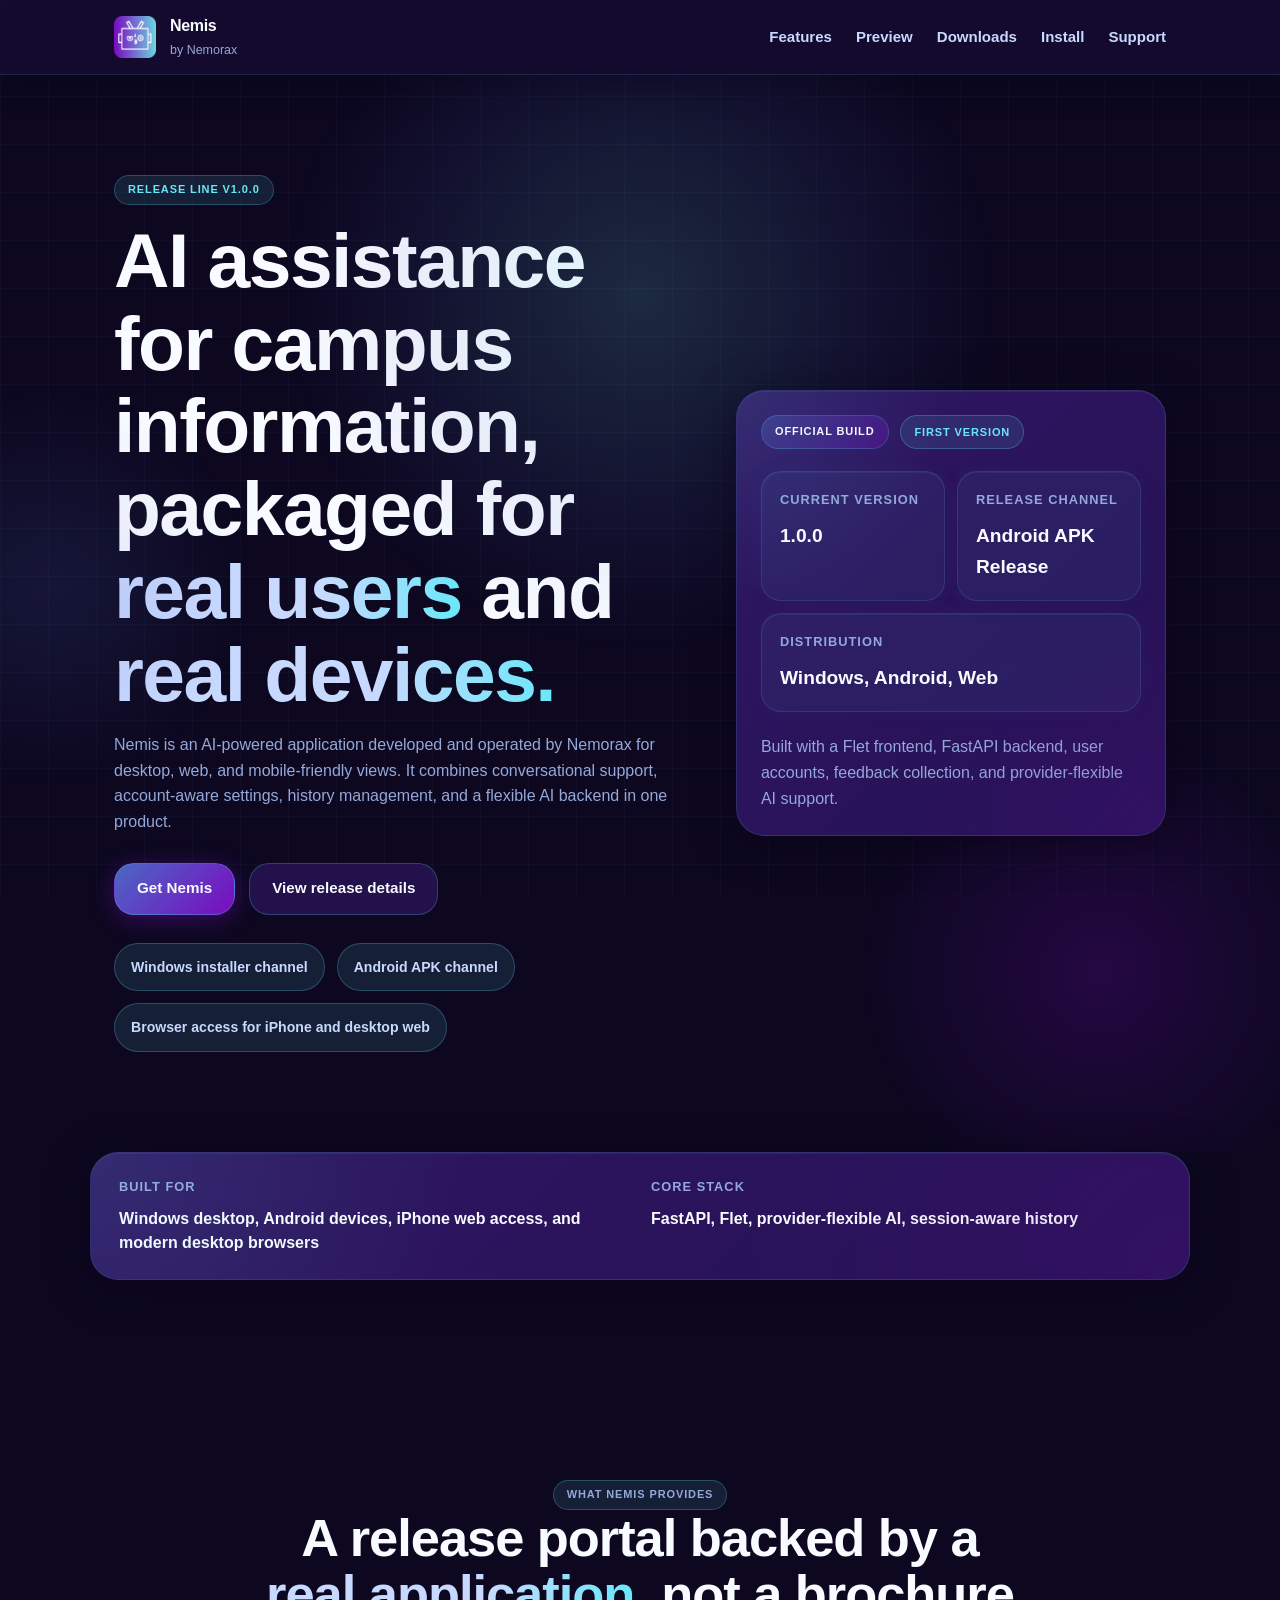
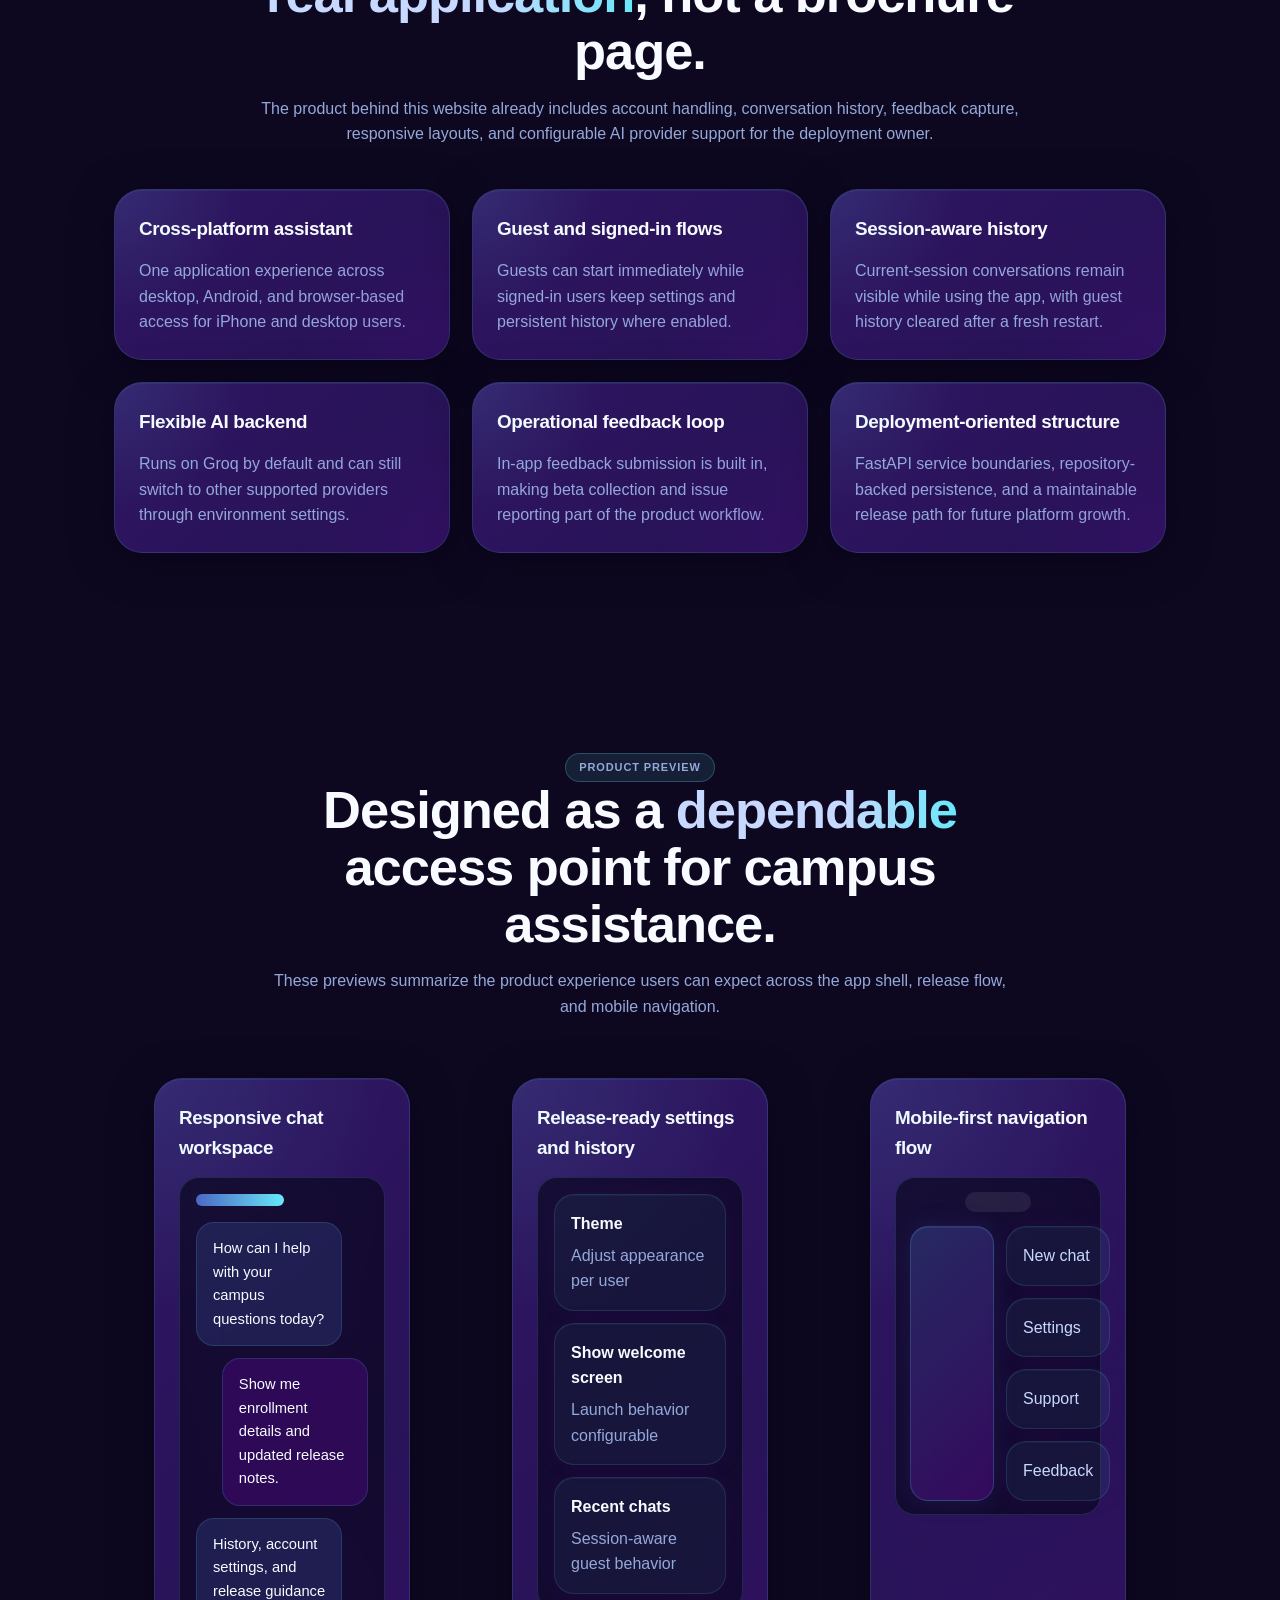
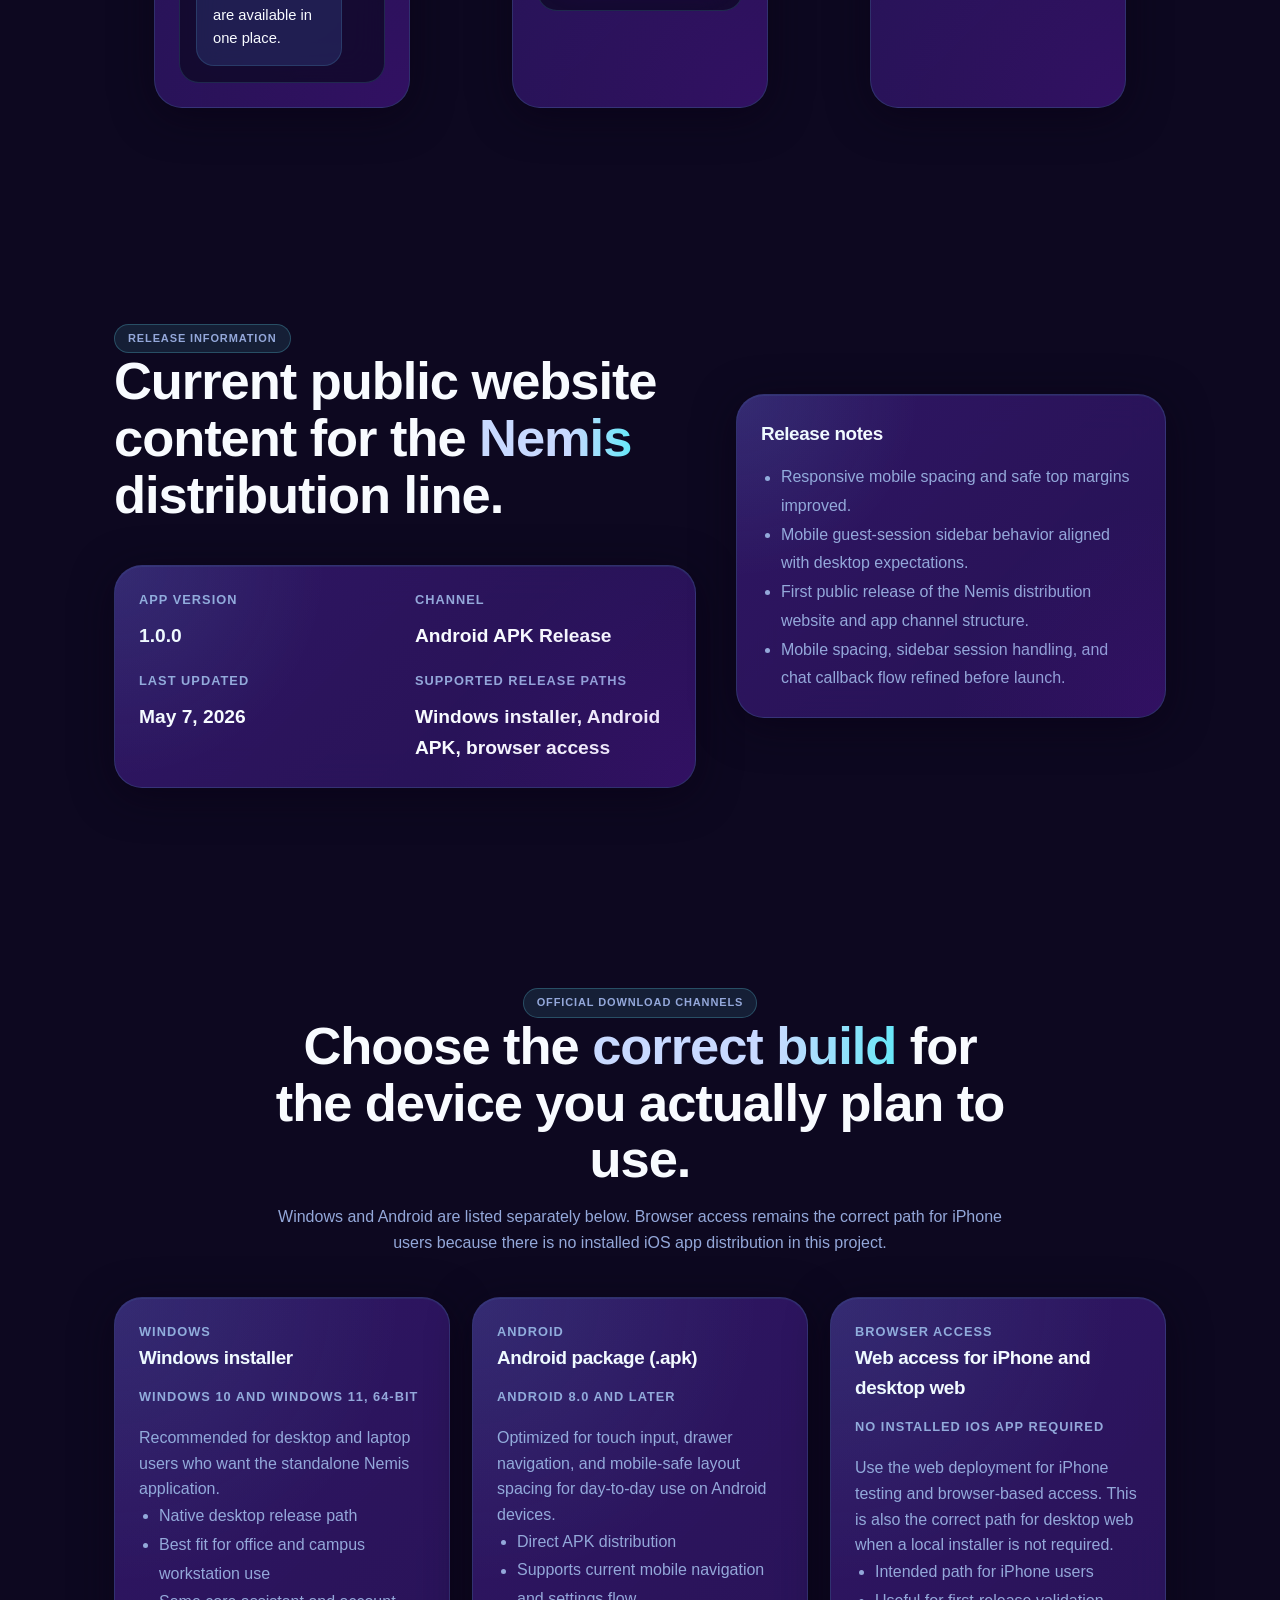
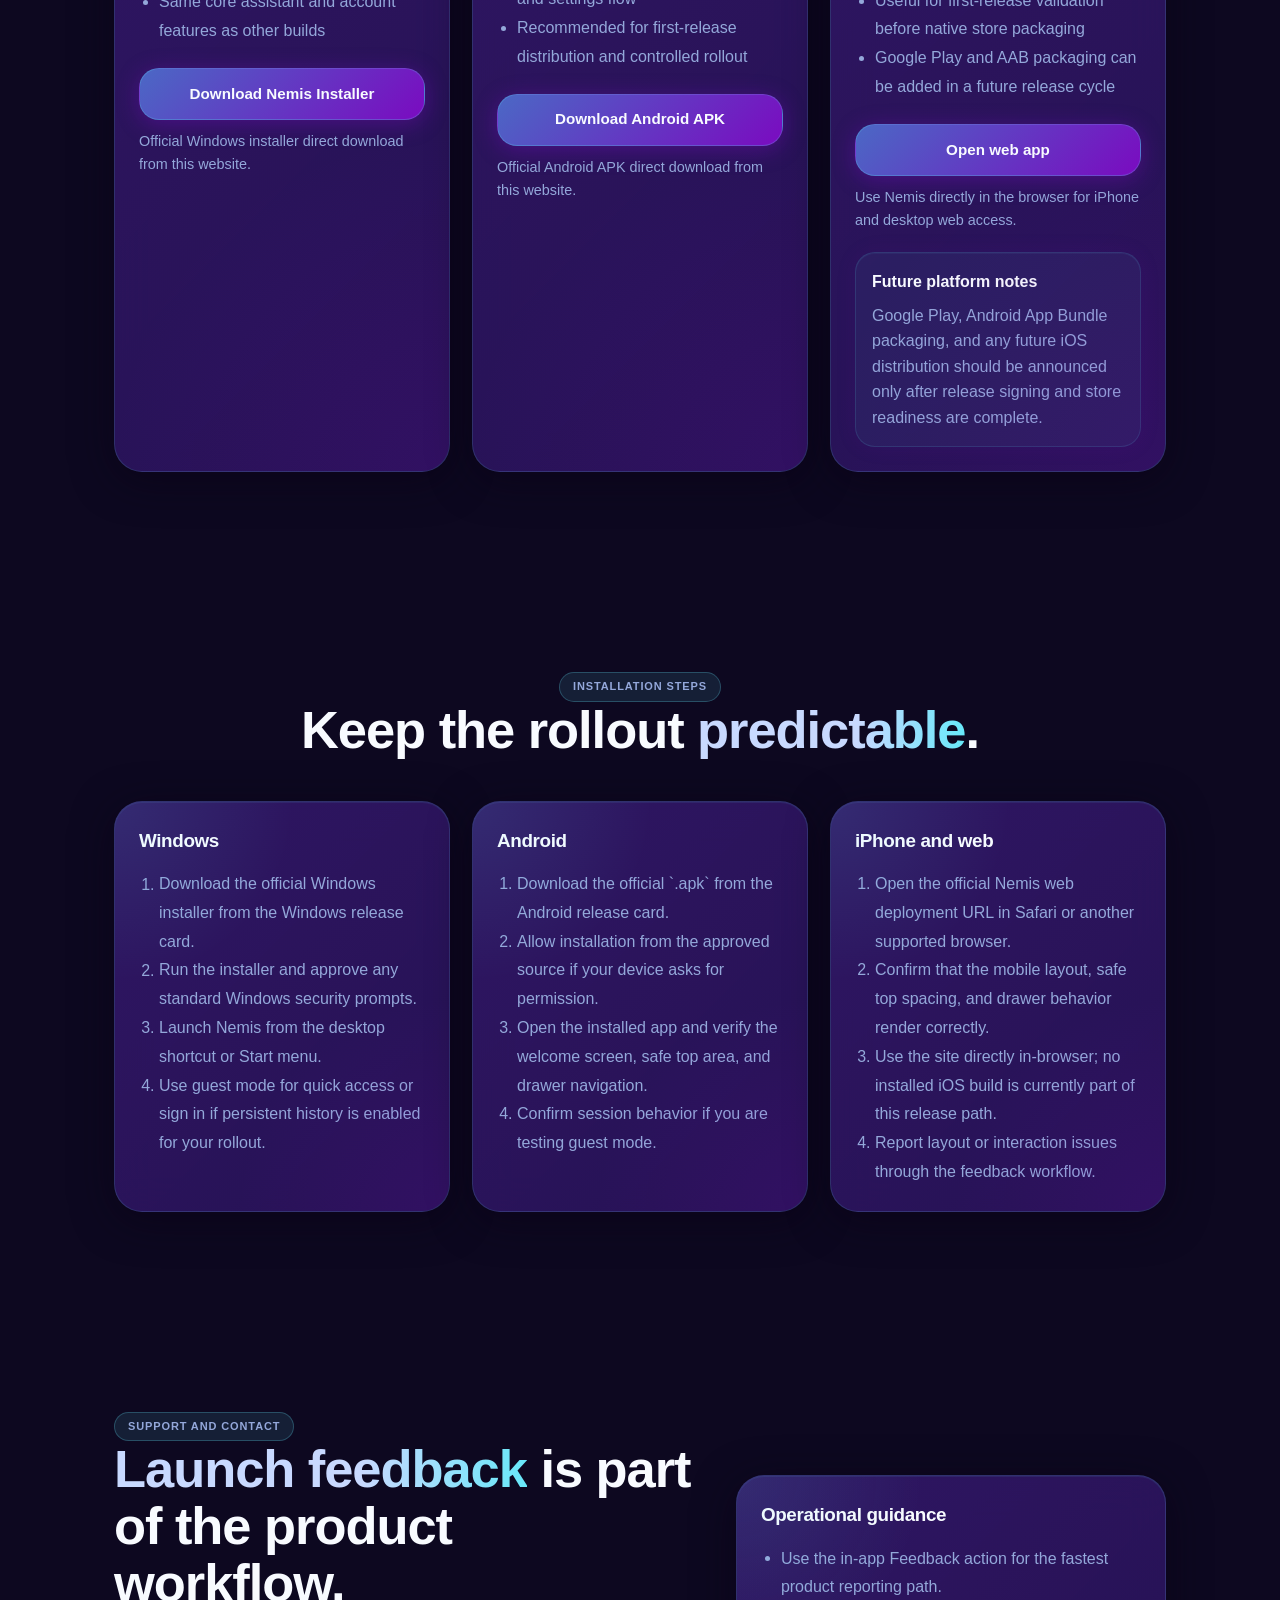
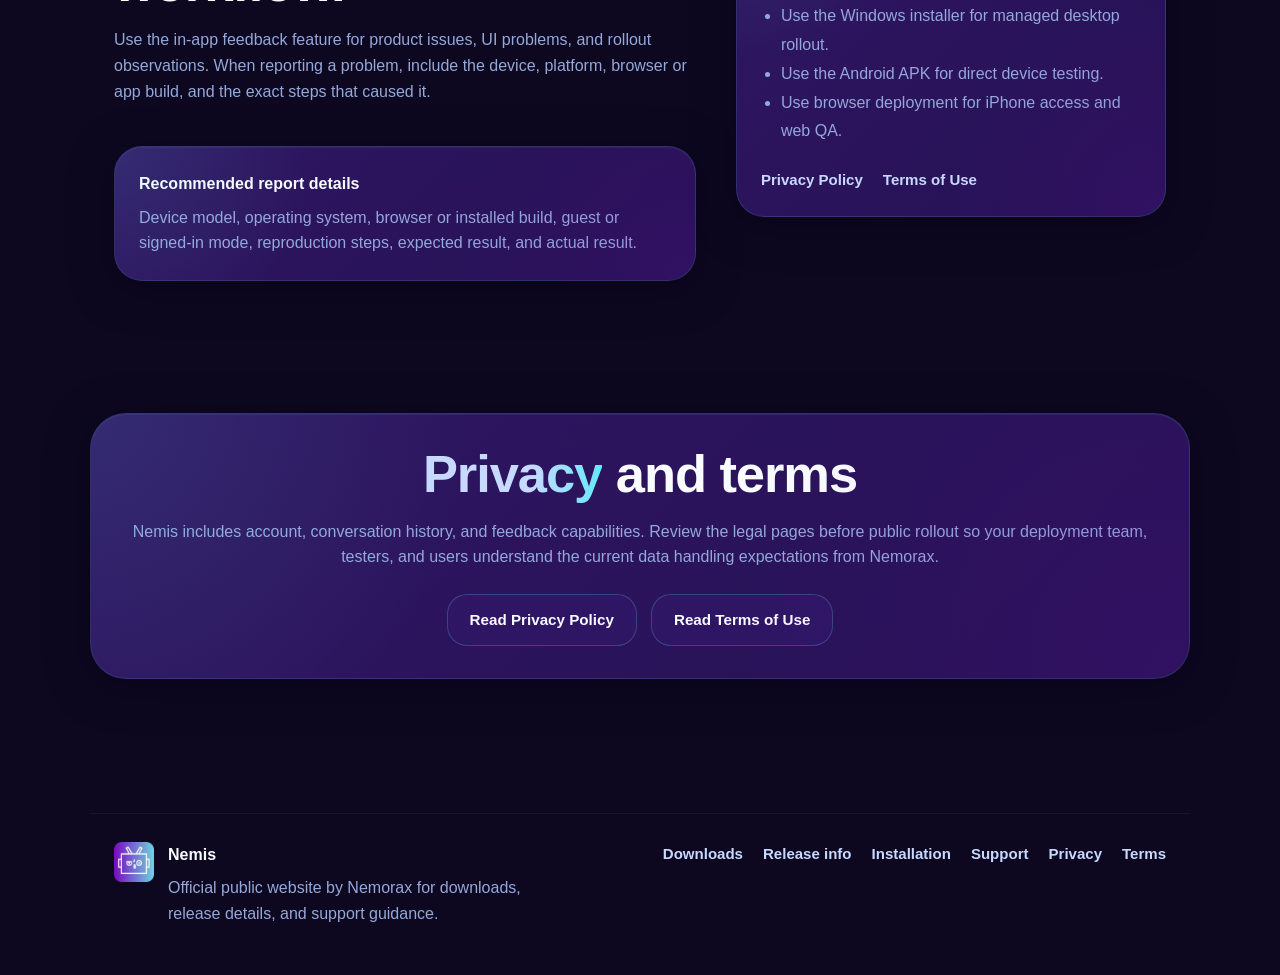
==== commit 5d1fcfb8: "Add Windows installer download" ====
--- a/website/index.html
+++ b/website/index.html
@@ -253,7 +253,7 @@
             <article class="download-card reveal" data-platform="windows">
               <header>
                 <p class="download-card__platform">Windows</p>
-                <h3>Windows installer (.exe)</h3>
+                <h3>Windows installer</h3>
                 <span class="download-card__meta">Windows 10 and Windows 11, 64-bit</span>
               </header>
               <p>Recommended for desktop and laptop users who want the standalone Nemis application.</p>
@@ -312,7 +312,7 @@
             <article class="install-card reveal">
               <h3>Windows</h3>
               <ol>
-                <li>Download the official `.exe` installer from the Windows release card.</li>
+                <li>Download the official Windows installer from the Windows release card.</li>
                 <li>Run the installer and approve any standard Windows security prompts.</li>
                 <li>Launch Nemis from the desktop shortcut or Start menu.</li>
                 <li>Use guest mode for quick access or sign in if persistent history is enabled for your rollout.</li>
